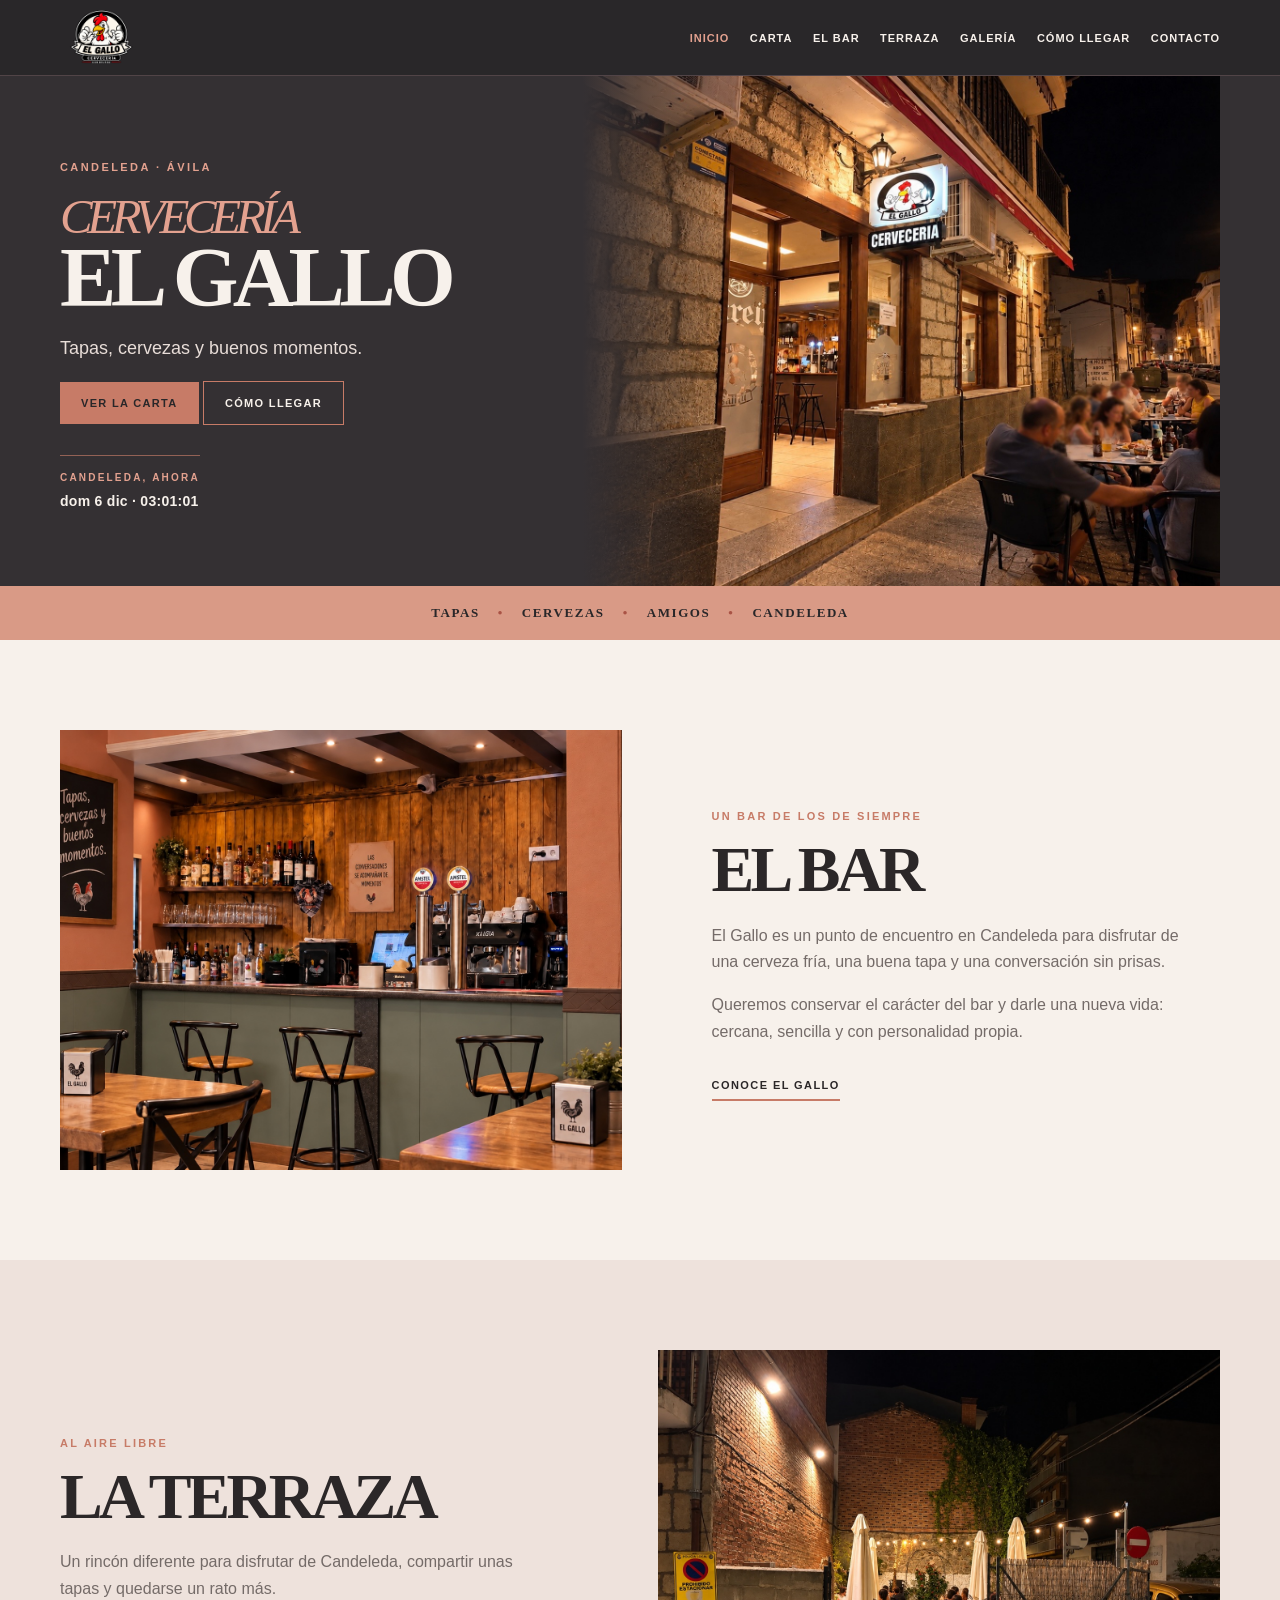
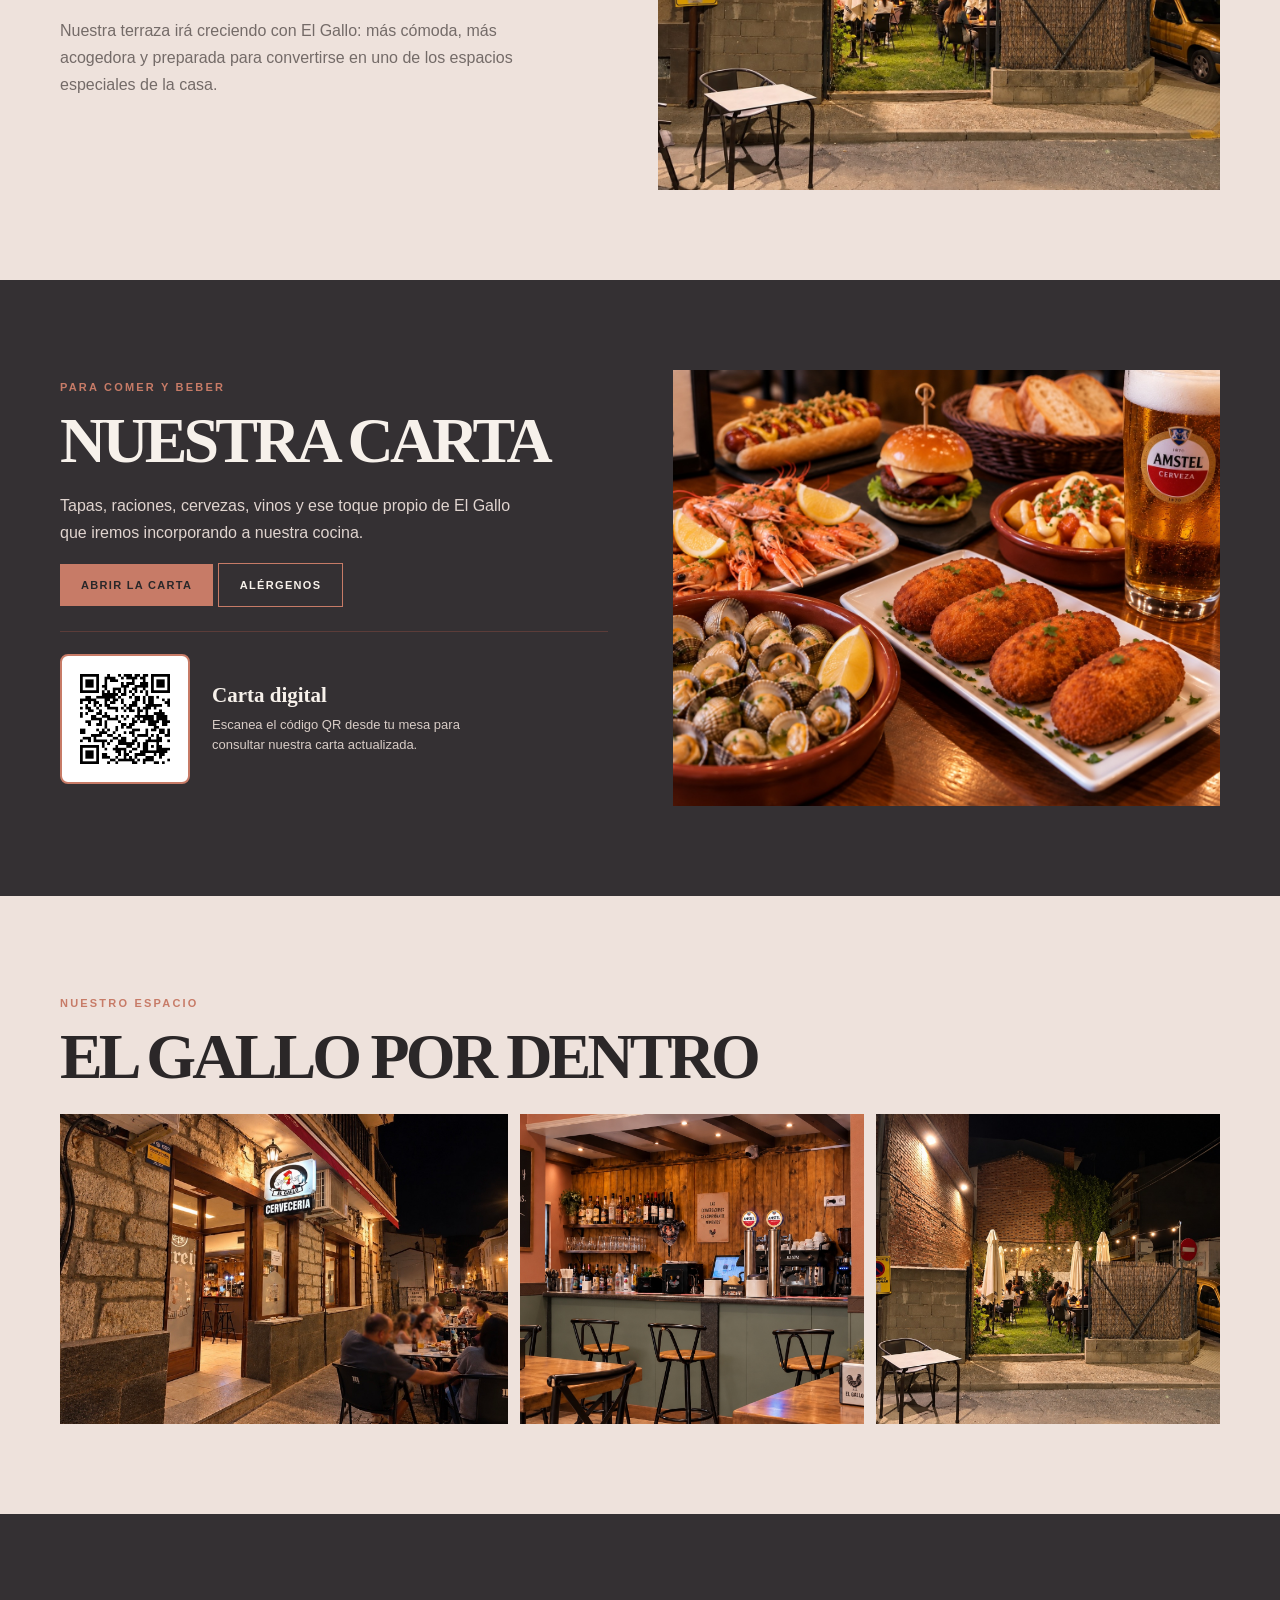
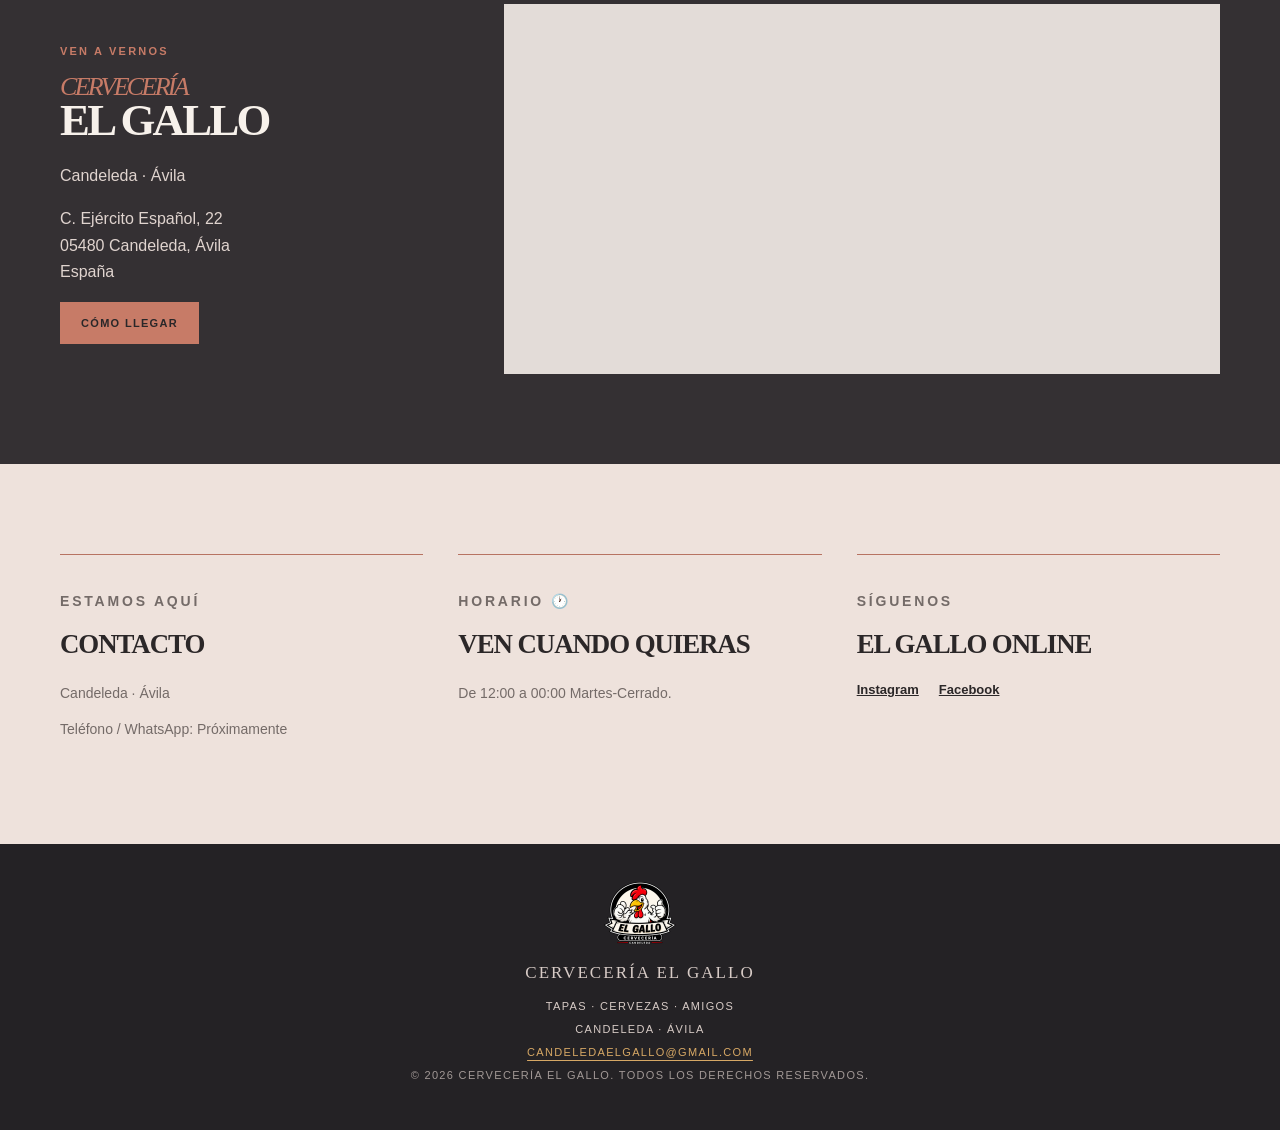
==== index.html @ f3fa19e1 "Actualizar index.html" ====
<!DOCTYPE html>
<html lang="es">
<head>
  <meta charset="UTF-8">

  <meta
    name="viewport"
    content="width=device-width, initial-scale=1.0"
  >

  <meta
    name="description"
    content="Cervecería El Gallo en Candeleda. Tapas, cervezas, terraza y buen ambiente."
  >

  <meta name="theme-color" content="#111111">

<title>Cervecería El Gallo | Candeleda</title>

<!-- =====================================================
     FAVICON
====================================================== -->

<link rel="icon" type="image/png" sizes="16x16" href="assets/images/gallo_logo_16.png">
<link rel="icon" type="image/png" sizes="32x32" href="assets/images/gallo_logo_32.png">
<link rel="icon" type="image/png" sizes="64x64" href="assets/images/gallo_logo_64.png">
<link rel="apple-touch-icon" sizes="180x180" href="assets/images/gallo_touch_180.png">

<!-- CSS PRINCIPAL -->
<link rel="stylesheet" href="css/styles.css">
</head>

<body class="index-page">

  <!-- =====================================================
       HEADER / NAVEGACIÓN
  ====================================================== -->
  <header class="site-header" id="inicio">
  <div class="header-container">
    <a class="brand" href="index.html" aria-label="Cervecería El Gallo - Inicio">
      <img src="assets/images/logo.png" alt="Cervecería El Gallo" class="brand-logo">
    </a>
    <nav class="main-nav" aria-label="Navegación principal">
      <a href="index.html">Inicio</a>
      <a href="carta.html">Carta</a>
      <a href="index.html#el-bar">El Bar</a>
      <a href="index.html#terraza">Terraza</a>
      <a href="index.html#galeria">Galería</a>
      <a href="index.html#ubicacion">Cómo llegar</a>
      <a href="index.html#contacto">Contacto</a>
    </nav>
    <details class="mobile-nav">
      <summary>Menú</summary>
      <nav aria-label="Navegación móvil">
        <a href="index.html">Inicio</a>
        <a href="carta.html">Carta</a>
        <a href="index.html#el-bar">El Bar</a>
        <a href="index.html#terraza">Terraza</a>
        <a href="index.html#galeria">Galería</a>
        <a href="index.html#ubicacion">Cómo llegar</a>
        <a href="index.html#contacto">Contacto</a>
      </nav>
    </details>
  </div>
</header>


  <main>

<!-- =====================================================
         HERO / PORTADA
    ====================================================== -->
    
    <section class="hero" aria-labelledby="hero-title">
  <div class="section-container hero-inner">
    <div class="hero-copy">
      <p class="hero-kicker">Candeleda · Ávila</p>
      <h1 id="hero-title"><em style="display:block;color:#c77b67;font-size:.58em;font-weight:400;">CERVECERÍA</em><span style="display:block;">EL GALLO</span></h1>
      <p class="hero-subtitle">Tapas, cervezas y buenos momentos.</p>
      <div class="hero-actions">
  <a class="btn btn-primary" href="#carta">Ver la carta</a>
  <a class="btn btn-secondary" href="#ubicacion">Cómo llegar</a>
</div>

<div class="hero-live" aria-label="Fecha, hora y tiempo en Candeleda">
  <span class="hero-live-label">CANDELEDA, AHORA</span>

  <div class="hero-live-info">
    <time id="gallo-local-time">Fecha y hora local</time>

    <span class="hero-live-weather" id="gallo-weather" hidden>
      <span class="hero-live-separator" aria-hidden="true">·</span>
      <span id="gallo-condition" aria-hidden="true"></span>
      <span id="gallo-temperature"></span>
    </span>
  </div>

  <a
    class="hero-live-source"
  id="gallo-weather-source"
  href="https://www.met.no/en"
  target="_blank"
  rel="noopener noreferrer"
  hidden
>© MET Norway</a>
</div>
    </div>
    <div class="hero-photo"><img src="assets/images/entrada.jpg" alt="Entrada de Cervecería El Gallo de noche"></div>
  </div>
</section>


    <!-- =====================================================
         FRANJA DE IDENTIDAD
    ====================================================== -->
    <section class="identity-strip" aria-label="Cervecería El Gallo">

      <div class="identity-container">
        <span>Tapas</span>
        <span class="identity-dot">•</span>
        <span>Cervezas</span>
        <span class="identity-dot">•</span>
        <span>Amigos</span>
        <span class="identity-dot">•</span>
        <span>Candeleda</span>
      </div>

    </section>


    <!-- =====================================================
         EL BAR
    ====================================================== -->
    <section class="section section-bar" id="el-bar">

      <div class="section-container split-layout">

        <div class="section-image">
          <img
            src="assets/images/interior.jpg"
            alt="Interior de Cervecería El Gallo"
            loading="lazy"
          >
        </div>

        <div class="section-content">

          <p class="section-eyebrow">
            Un bar de los de siempre
          </p>

          <h2>
            EL BAR
          </h2>

          <p>
            El Gallo es un punto de encuentro en Candeleda para
            disfrutar de una cerveza fría, una buena tapa y una
            conversación sin prisas.
          </p>

          <p>
            Queremos conservar el carácter del bar y darle una nueva
            vida: cercana, sencilla y con personalidad propia.
          </p>

          <a class="text-link" href="#galeria">
            Conoce El Gallo
          </a>

        </div>

      </div>

    </section>


    <!-- =====================================================
         TERRAZA
    ====================================================== -->
    <section class="section section-terrace" id="terraza">

      <div class="section-container split-layout split-reverse">

        <div class="section-image">
          <img
            src="assets/images/terraza.jpg"
            alt="Terraza de Cervecería El Gallo"
            loading="lazy"
          >
        </div>

        <div class="section-content">

          <p class="section-eyebrow">
            Al aire libre
          </p>

          <h2>
            LA TERRAZA
          </h2>

          <p>
            Un rincón diferente para disfrutar de Candeleda,
            compartir unas tapas y quedarse un rato más.
          </p>

          <p>
            Nuestra terraza irá creciendo con El Gallo:
            más cómoda, más acogedora y preparada para convertirse
            en uno de los espacios especiales de la casa.
          </p>

        </div>

      </div>

    </section>


<!-- =====================================================
     CARTA
====================================================== -->
    
<section class="section section-menu" id="carta">

  <div class="section-container menu-container">

    <div class="menu-intro">

      <p class="section-eyebrow">
        Para comer y beber
      </p>

      <h2>
        NUESTRA CARTA
      </h2>

      <p>
        Tapas, raciones, cervezas, vinos y ese toque propio
        de El Gallo que iremos incorporando a nuestra cocina.
      </p>

       <div class="menu-actions">
        <a class="btn btn-primary" href="carta.html">
          Abrir la carta
        </a>
        <a class="btn btn-secondary" href="carta.html#allergens-title">
          Alérgenos
        </a>
      </div>

    </div>


   <!-- QR CARTA DIGITAL -->
    
<div class="qr-card">

  <a
    href="carta.html"
    class="qr-image-link"
    aria-label="Abrir la carta digital de Cervecería El Gallo"
  >
    <img
      src="assets/images/qr_el_gallo.png"
      alt="Código QR de la carta digital de Cervecería El Gallo"
      class="qr-image"
      loading="lazy"
    >
  </a>

  <div class="qr-text">
    <strong>Carta digital</strong>

    <p>
      Escanea el código QR desde tu mesa para consultar
      nuestra carta actualizada.
    </p>
  </div>

</div>


    <!-- FOTO CARTA -->
    <div class="menu-photo">
      <img
        src="assets/images/plato_1.jpg"
        alt="Platos de Cervecería El Gallo"
        loading="lazy"
      >
    </div>

  </div>

</section>


    <!-- =====================================================
         GALERÍA
    ====================================================== -->
    <section class="section section-gallery" id="galeria">

      <div class="section-container">

        <div class="section-heading">

          <p class="section-eyebrow">
            Nuestro espacio
          </p>

          <h2>
            EL GALLO POR DENTRO
          </h2>

        </div>


        <div class="gallery-grid">

          <figure class="gallery-item gallery-item-large">
            <img
              src="assets/images/entrada.jpg"
              alt="Entrada de Cervecería El Gallo"
              loading="lazy"
            >
          </figure>

          <figure class="gallery-item">
            <img
              src="assets/images/interior.jpg"
              alt="Barra de Cervecería El Gallo"
              loading="lazy"
            >
          </figure>

          <figure class="gallery-item">
            <img
              src="assets/images/terraza.jpg"
              alt="Terraza de Cervecería El Gallo"
              loading="lazy"
            >
          </figure>

        </div>

      </div>

    </section>


    <!-- =====================================================
     UBICACIÓN
====================================================== -->
<section class="section section-location" id="ubicacion">

  <div class="section-container location-layout">

    <div class="location-info">

      <p class="section-eyebrow">
        Ven a vernos
      </p>

      <h2 style="font-size:clamp(2.3rem,3.5vw,3.8rem);">
  <em style="display:block;color:#c77b67;font-size:.58em;font-weight:400;">CERVECERÍA</em>
  <span style="display:block;">EL GALLO</span>
</h2>

      <p class="location-town">
        Candeleda · Ávila
      </p>

      <p>
        C. Ejército Español, 22<br>
        05480 Candeleda, Ávila<br>
        España
      </p>

      <a
        class="btn btn-primary"
        href="https://www.google.com/maps/dir/?api=1&destination=Calle+Ejercito+Espanol+22%2C+05480+Candeleda%2C+Avila%2C+Espana"
        target="_blank"
        rel="noopener noreferrer"
      >
        Cómo llegar
      </a>

    </div>


    <div class="map-container">

      <iframe
        src="https://www.google.com/maps?q=Calle+Ejercito+Espanol+22%2C+05480+Candeleda%2C+Avila%2C+Espana&output=embed"
        title="Ubicación de Cervecería El Gallo en Candeleda"
        width="100%"
        height="100%"
        style="border:0;"
        allowfullscreen=""
        loading="lazy"
        referrerpolicy="no-referrer-when-downgrade">
      </iframe>

    </div>

  </div>

</section>


    <!-- =====================================================
         CONTACTO / HORARIOS
    ====================================================== -->
    <section class="section section-contact" id="contacto">

      <div class="section-container contact-grid">

        <div class="contact-block">

          <p class="section-eyebrow">
            Estamos aquí
          </p>

          <h2>
            CONTACTO
          </h2>

          <p>
            Candeleda · Ávila
          </p>

          <!-- Se completará cuando tengamos el número oficial -->
          <p>
            Teléfono / WhatsApp:
            <span>Próximamente</span>
          </p>

        </div>


        <div class="contact-block">

          <p class="section-eyebrow">
            Horario 🕐
          </p>

          <h2>
            VEN CUANDO QUIERAS
          </h2>

          <!-- Horario definitivo -->
          <p>
            De 12:00 a 00:00 Martes-Cerrado.
          </p>

        </div>


        <div class="contact-block">

          <p class="section-eyebrow">
            Síguenos
          </p>

          <h2>
            EL GALLO ONLINE
          </h2>

          <div class="social-links">

            <a href="#" aria-label="Instagram de Cervecería El Gallo">
              Instagram
            </a>

            <a href="#" aria-label="Facebook de Cervecería El Gallo">
              Facebook
            </a>

          </div>

        </div>

      </div>

    </section>

  </main>


  <!-- =====================================================
       FOOTER
  ====================================================== -->
  <footer class="site-footer">

    <div class="footer-container">

      <img
        src="assets/images/logo.png"
        alt="Cervecería El Gallo"
        class="footer-logo"
        loading="lazy"
      >

      <p class="footer-name">
        CERVECERÍA EL GALLO
      </p>

      <p>
        Tapas · Cervezas · Amigos
      </p>

      <p>
  Candeleda · Ávila
</p>

<p>
  <a
    href="mailto:candeledaelgallo@gmail.com"
    style="color: #d7a865; text-decoration: underline; text-underline-offset: 4px;"
  >candeledaelgallo@gmail.com</a>
</p>

<p class="footer-copy">
  © 2026 Cervecería El Gallo. Todos los derechos reservados.
</p>

    </div>

   </footer>

  <script>
    (() => {
      const reloj = document.getElementById('gallo-local-time');
      const tiempo = document.getElementById('gallo-weather');
      const temperatura = document.getElementById('gallo-temperature');
      const condicion = document.getElementById('gallo-condition');
      const fuente = document.getElementById('gallo-weather-source');

      function actualizarReloj() {
        const ahora = new Date();

        const fecha = new Intl.DateTimeFormat('es-ES', {
          timeZone: 'Europe/Madrid',
          weekday: 'short',
          day: 'numeric',
          month: 'short'
        }).format(ahora).replace(',', '');

        const hora = new Intl.DateTimeFormat('es-ES', {
  timeZone: 'Europe/Madrid',
  hour: '2-digit',
  minute: '2-digit',
  second: '2-digit',
  hourCycle: 'h23'
}).format(ahora);

        reloj.textContent = `${fecha} · ${hora}`;
        reloj.dateTime = ahora.toISOString();
      }

      function nombreDelTiempo(codigo) {
  if (codigo.includes('thunder')) return '⛈️';
  if (codigo.includes('snow') || codigo.includes('sleet')) return '❄️';
  if (codigo.includes('rain') || codigo.includes('drizzle')) return '🌧️';
  if (codigo.includes('fog')) return '🌫️';
  if (codigo.startsWith('partlycloudy')) return '⛅';
  if (codigo.startsWith('cloudy')) return '☁️';
  if (codigo.startsWith('fair')) return '🌤️';
  if (codigo.includes('night')) return '🌙';
  return codigo.startsWith('clearsky') ? '☀️' : '🌡️';
}

      function mostrarTiempo(datos) {
        const tramo = datos?.properties?.timeseries?.[0]?.data;
        const grados = tramo?.instant?.details?.air_temperature;
        if (typeof grados !== 'number') return;

        const codigo = tramo.next_1_hours?.summary?.symbol_code
          || tramo.next_6_hours?.summary?.symbol_code
          || '';

        temperatura.textContent = `${Math.round(grados)} °C`;
        condicion.textContent = nombreDelTiempo(codigo);
        tiempo.hidden = false;
        fuente.hidden = false;
      }

      async function cargarTiempo() {
        const clave = 'gallo-tiempo-candeleda-v1';

        try {
          const guardado = JSON.parse(localStorage.getItem(clave) || 'null');
          if (guardado && guardado.hasta > Date.now()) {
            mostrarTiempo(guardado.datos);
            return;
          }
        } catch (_) {}

        try {
          const url =
            'https://api.met.no/weatherapi/locationforecast/2.0/compact' +
            '?lat=40.1552&lon=-5.2405';

          const respuesta = await fetch(url);
          if (!respuesta.ok) return;

          const datos = await respuesta.json();
          mostrarTiempo(datos);

          const vence = Date.parse(respuesta.headers.get('Expires') || '');
          const hasta = Number.isFinite(vence) && vence > Date.now()
            ? vence
            : Date.now() + 30 * 60 * 1000;

          try {
            localStorage.setItem(clave, JSON.stringify({ hasta, datos }));
          } catch (_) {}
        } catch (_) {
          // Si no llega el clima, la fecha y la hora siguen visibles.
        }
      }

      actualizarReloj();
      setInterval(actualizarReloj, 1000);
      cargarTiempo();
    })();
  </script>

</body>
</html>
---- css/styles.css ----
/* =========================================================
   00. BAR EL GALLO · PALETA COMPARTIDA INDEX Y CARTA
   ========================================================= */

:root {
  --charcoal: #292729;
  --charcoal-soft: #343033;
  --charcoal-light: #494044;
  --salmon: #c77b67;
  --salmon-light: #e3a18f;
  --salmon-dark: #a95345;
  --cream: #f7f1eb;
  --sand: #eee2dc;
  --text: #2b2728;
  --muted: #746b68;
  --max-width: 1160px;
}

*,*::before,*::after {
  box-sizing: border-box;
}

html {
  scroll-behavior: smooth;
  scroll-padding-top: 92px;
}

body {
  margin: 0;
  background: var(--cream);
  color: var(--text);
  font-family: Arial,Helvetica,sans-serif;
  -webkit-font-smoothing: antialiased;
}

img {
  display: block;
  max-width: 100%;
}

a {
  color: inherit;
  text-decoration: none;
}

button {
  font: inherit;
}

.section-container {
  width: min(var(--max-width),calc(100% - 48px));
  margin-inline: auto;
}

.section-eyebrow,.menu-kicker {
  font-size: 11px;
  font-weight: 800;
  letter-spacing: .20em;
  text-transform: uppercase;
  color: var(--salmon);
}

.btn {
  display: inline-block;
  padding: 15px 21px;
  font-size: 11px;
  font-weight: 900;
  letter-spacing: .12em;
  text-transform: uppercase;
  transition: transform .2s,background .2s;
}

.btn:hover {
  transform: translateY(-3px);
}

.btn-primary {
  background: var(--salmon);
  color: #292729;
}

.btn-primary:hover {
  background: #d9927f;
}

.btn-secondary {
  border: 1px solid var(--salmon);
  color: var(--cream);
}

/* =========================================================
   01. HEADER · INDEX Y CARTA
   ========================================================= */

.site-header {
  position: sticky;
  top: 0;
  z-index: 100;
  height: 76px;
  background: var(--charcoal);
  border-bottom: 1px solid #514447;
  color: var(--cream);
}

.header-container {
  width: min(var(--max-width),calc(100% - 48px));
  height: 100%;
  margin: auto;
  display: flex;
  align-items: center;
  justify-content: space-between;
  gap: 26px;
}

.brand {
  flex: none;
}

.brand-logo {
  height: 55px;
  width: auto;
  object-fit: contain;
}

.main-nav {
  display: flex;
  align-items: center;
  gap: clamp(13px,1.6vw,24px);
}

.main-nav a {
  font-size: 11px;
  font-weight: 800;
  letter-spacing: .09em;
  text-transform: uppercase;
  white-space: nowrap;
  transition: color .2s;
}

.main-nav a:hover,.main-nav a:focus-visible {
  color: #e3a18f;
}

.index-page .main-nav a[href="index.html"],.carta-page .main-nav a[href="carta.html"] {
  color: #e3a18f;
}

.mobile-nav {
  display: none;
}

.mobile-nav summary {
  list-style: none;
  cursor: pointer;
  font-size: 11px;
  font-weight: 800;
  letter-spacing: .12em;
  text-transform: uppercase;
  padding: 13px;
}

.mobile-nav summary::-webkit-details-marker {
  display: none;
}

.mobile-nav[open] nav {
  position: absolute;
  top: 76px;
  left: 0;
  right: 0;
  padding: 10px 24px 19px;
  background: var(--charcoal);
  border-top: 1px solid #514447;
  display: grid;
}

.mobile-nav nav a {
  padding: 13px 4px;
  border-bottom: 1px solid rgba(255,255,255,.12);
  font-size: 12px;
  font-weight: 800;
  letter-spacing: .09em;
  text-transform: uppercase;
}

/* =========================================================
   02. INDEX · PORTADA Y FRANJA
   ========================================================= */

.index-page .hero {
  background: var(--charcoal-soft);
  color: var(--cream);
  overflow: hidden;
}

.index-page .hero-inner {
  display: grid;
  grid-template-columns: .9fr 1.1fr;
  min-height: 510px;
  align-items: center;
}

.index-page .hero-copy {
  padding: 70px 35px 70px 0;
  position: relative;
  z-index: 1;
}

.index-page .hero-photo {
  height: 100%;
  min-height: 510px;
  position: relative;
  overflow: hidden;
}

.index-page .hero-photo img {
  width: 100%;
  height: 100%;
  position: absolute;
  inset: 0;
  object-fit: cover;
  object-position: 55% center;
}

.index-page .hero-photo::after {
  content: "";
  position: absolute;
  inset: 0;
  background: linear-gradient(90deg,var(--charcoal-soft),transparent 22%);
  pointer-events: none;
}

.hero-kicker {
  font-size: 11px;
  letter-spacing: .22em;
  font-weight: 800;
  text-transform: uppercase;
  color: #e3a18f;
}

.index-page .hero h1 {
  max-width: 700px;
  margin: 22px 0 18px;
  font: 700 clamp(3.8rem,6.6vw,7rem)/.91 Georgia,serif;
  letter-spacing: -.065em;
}

.hero-subtitle {
  max-width: 430px;
  font-size: 18px;
  line-height: 1.55;
  color: #e8ddd8;
}

/* Fecha, hora y previsión bajo los botones de la portada */
.hero-live {
  width: fit-content;
  max-width: 100%;
  margin-top: 30px;
  padding-top: 16px;
  border-top: 1px solid rgba(199, 123, 103, .65);
  color: var(--cream);
}

.hero-live-label {
  display: block;
  margin-bottom: 8px;
  color: #e3a18f;
  font-size: 10px;
  font-weight: 800;
  letter-spacing: .22em;
}

.hero-live-info {
  display: flex;
  flex-wrap: wrap;
  align-items: baseline;
  gap: 4px 8px;
  font: 600 14px/1.5 Arial, Helvetica, sans-serif;
  letter-spacing: .02em;
}

.hero-live-info time {
  color: #f7f1eb;
  white-space: nowrap;
  font-variant-numeric: tabular-nums;
  font-feature-settings: "tnum" 1;
}

.hero-live-weather {
  color: #e8d8d1;
  white-space: nowrap;
}

.hero-live-weather[hidden],
.hero-live-source[hidden] {
  display: none;
}

.hero-live-separator {
  margin-right: 8px;
  color: #c77b67;
}

#gallo-temperature {
  font-weight: 700;
}

#gallo-condition {
  margin-left: 4px;
}

.hero-live-source {
  display: inline-block;
  margin-top: 6px;
  color: #d4c8c3;
  font-size: 10px;
  text-decoration: underline;
  text-underline-offset: 3px;
}

@media (max-width: 700px) {
  .hero-live {
    margin-top: 24px;
  }

  .hero-live-info {
    display: block;
    font-size: 14px;
  }

  .hero-live-weather {
    display: block;
    margin-top: 2px;
  }

  .hero-live-separator {
    display: none;
  }
}

.identity-strip {
  background: #d99a86;
  color: #292729;
}

.identity-container {
  width: min(var(--max-width),calc(100% - 48px));
  margin: auto;
  padding: 19px 0;
  display: flex;
  justify-content: center;
  align-items: center;
  flex-wrap: wrap;
  gap: 18px;
  font: 700 13px Georgia,serif;
  letter-spacing: .12em;
  text-transform: uppercase;
}

.identity-dot {
  color: #a95345;
}

/* =========================================================
   03. INDEX · EL BAR, TERRAZA, CARTA, GALERÍA Y CONTACTO
   ========================================================= */

.index-page .section {
  padding: 90px 0;
  scroll-margin-top: 75px;
}

.section-bar {
  background: var(--cream);
}

.section-terrace,.section-gallery,.section-contact {
  background: var(--sand);
}

.split-layout {
  display: grid;
  grid-template-columns: 1.05fr .95fr;
  gap: clamp(40px,7vw,100px);
  align-items: center;
}

.split-reverse {
  grid-template-columns: .95fr 1.05fr;
}

.split-reverse .section-image {
  order: 2;
}

.split-reverse .section-content {
  order: 1;
}

.section-image {
  position: relative;
  overflow: hidden;
  background: var(--charcoal-soft);
}

.section-image img {
  width: 100%;
  height: 440px;
  object-fit: cover;
  transition: transform .5s;
}

.section-image:hover img {
  transform: scale(1.025);
}

.section-content h2,.menu-intro h2,.section-heading h2,.location-info h2,.contact-block h2 {
  font: 700 clamp(3rem,5vw,5.5rem)/.94 Georgia,serif;
  letter-spacing: -.06em;
  margin: 18px 0 22px;
}

.section-content p:not(.section-eyebrow),.menu-intro p:not(.section-eyebrow),.location-info p:not(.section-eyebrow) {
  font-size: 16px;
  line-height: 1.67;
  color: var(--muted);
  max-width: 480px;
}

.text-link {
  display: inline-block;
  margin-top: 17px;
  padding-bottom: 8px;
  border-bottom: 2px solid var(--salmon);
  font-size: 11px;
  font-weight: 900;
  letter-spacing: .13em;
  text-transform: uppercase;
}

.section-menu {
  background: var(--charcoal-soft);
  color: var(--cream);
}

.menu-container {
  display: grid;
  grid-template-columns: 1fr 1fr;
  grid-template-rows: auto auto;
  align-items: center;
  gap: 24px 65px;
}

.menu-intro h2 {
  color: var(--cream);
}

.menu-intro p:not(.section-eyebrow) {
  color: #e0d4cf;
}

.qr-card {
  grid-column: 1;
  grid-row: 2;
  display: flex;
  align-items: center;
  gap: 22px;
  border-top: 1px solid rgba(167,83,69,.34);
  padding: 22px 0;
}

.qr-image-link {
  flex: none;
  display: block;
  padding: 7px;
  background: #ffffff;
  border: 2px solid var(--salmon);
  border-radius: 8px;
  transition: transform .2s, box-shadow .2s;
}

.qr-image-link:hover {
  transform: translateY(-2px);
  box-shadow: 0 8px 22px rgba(0,0,0,.22);
}

.qr-image {
  display: block;
  width: 112px;
  height: 112px;
  object-fit: contain;
}

.qr-text strong {
  font-family: Georgia,serif;
  font-size: 21px;
  color: var(--cream);
}

.qr-text p {
  max-width: 300px;
  color: #d8ccc6;
  font-size: 13px;
  line-height: 1.5;
  margin: 7px 0 0;
}

.menu-photo {
  grid-column: 2;
  grid-row: 1/3;
  align-self: stretch;
  overflow: hidden;
  min-height: 430px;
}

.menu-photo img {
  width: 100%;
  height: 100%;
  object-fit: cover;
  object-position: right center;
}

.section-heading {
  margin-bottom: 27px;
}

.gallery-grid {
  display: grid;
  grid-template-columns: 1.3fr 1fr 1fr;
  gap: 12px;
}

.gallery-item {
  margin: 0;
  overflow: hidden;
  background: var(--charcoal-soft);
}

.gallery-item img {
  width: 100%;
  height: 310px;
  object-fit: cover;
  transition: transform .4s;
}

.gallery-item:hover img {
  transform: scale(1.035);
}

.section-location {
  background: var(--charcoal-soft);
  color: var(--cream);
}

.location-layout {
  display: grid;
  grid-template-columns: .72fr 1.28fr;
  gap: 42px;
  align-items: center;
}

.location-info h2 {
  color: var(--cream);
}

.location-info p:not(.section-eyebrow) {
  color: #e0d4cf;
}

.map-container {
  height: 370px;
  background: #e3dcd8;
}

.map-container iframe {
  width: 100%;
  height: 100%;
}

.contact-grid {
  display: grid;
  grid-template-columns: repeat(3,1fr);
  gap: 35px;
}

.contact-block {
  border-top: 1px solid #b77362;
  padding-top: 21px;
}

.contact-block h2 {
  font-size: clamp(1.65rem,2.1vw,2.5rem);
  line-height: 1.1;
  letter-spacing: -.04em;
}

.contact-block p {
  color: var(--muted);
  line-height: 1.6;
  font-size: 14px;
}

.social-links {
  display: flex;
  gap: 20px;
  font-size: 13px;
  font-weight: 800;
  text-decoration: underline;
}

.site-footer {
  background: #242225;
  color: #d7cbc6;
  padding: 38px 20px;
  text-align: center;
}

.footer-container {
  max-width: 550px;
  margin: auto;
}

.footer-logo {
  width: auto;
  height: 64px;
  margin: 0 auto 16px;
}

.site-footer p {
  font-size: 11px;
  letter-spacing: .12em;
  text-transform: uppercase;
}

.footer-name {
  font-family: Georgia,serif;
  font-size: 17px!important;
}

.footer-copy {
  opacity: .7;
}

/* =========================================================
   04. CARTA · PORTADA Y CATEGORÍAS
   ========================================================= */

.carta-hero {
  background: var(--charcoal-soft);
  color: var(--cream);
}

.carta-hero-inner {
  display: grid;
  grid-template-columns: .9fr 1.1fr;
  min-height: 470px;
  align-items: center;
}

.carta-hero-copy {
  padding: 58px 35px 58px 0;
}

.carta-hero h1 {
  font: 700 clamp(3.7rem,6.5vw,6.7rem)/.91 Georgia,serif;
  letter-spacing: -.065em;
  margin: 25px 0;
}

.carta-hero h1 em {
  font-weight: 400;
  color: #e3a18f;
}

.carta-hero-copy>p:not(.menu-kicker) {
  max-width: 360px;
  font-size: 16px;
  line-height: 1.55;
  color: #e8ddd8;
  margin-bottom: 30px;
}

.carta-hero-photo {
  height: 100%;
  min-height: 470px;
  position: relative;
  overflow: hidden;
}

.carta-hero-photo img {
  width: 100%;
  height: 100%;
  position: absolute;
  inset: 0;
  object-fit: cover;
  object-position: 50% 62%;
}

.carta-hero-photo::after {
  content: "";
  position: absolute;
  inset: 0;
  background: linear-gradient(90deg,var(--charcoal-soft),transparent 18%);
  pointer-events: none;
}

.category-nav {
  position: sticky;
  top: 76px;
  z-index: 90;
  background: #f0e4de;
  box-shadow: 0 5px 20px rgba(41,39,41,.10);
}

.category-inner {
  display: flex;
  gap: 8px;
  overflow-x: auto;
  white-space: nowrap;
  padding: 11px 0;
  scrollbar-width: thin;
}

.category-inner a {
  padding: 12px 16px;
  border: 1px solid rgba(167,83,69,.30);
  border-radius: 100px;
  font-weight: 800;
  font-size: 11px;
  text-transform: uppercase;
  letter-spacing: .07em;
  transition: background .2s,color .2s;
}

.category-inner a:hover,.category-inner a:focus-visible {
  background: var(--charcoal-light);
  color: white;
}

.sample-notice {
  margin: 0;
  padding: 12px 18px;
  text-align: center;
  background: #a95345;
  color: white;
  font-size: 10px;
  font-weight: 800;
  letter-spacing: .13em;
  line-height: 1.5;
}

/* =========================================================
   05. CARTA · CATEGORÍAS Y PLATOS
   ========================================================= */

.menu-section {
  padding: 74px 0 86px;
  scroll-margin-top: 138px;
}

.menu-section:nth-of-type(odd) {
  background: var(--sand);
}

.menu-section.dark {
  background: var(--charcoal-soft)!important;
  color: var(--cream);
}

.menu-heading {
  display: grid;
  grid-template-columns: 170px 1fr;
  gap: 24px;
  align-items: start;
  margin-bottom: 32px;
  padding-bottom: 23px;
  border-bottom: 1px solid rgba(86,70,73,.30);
}

.menu-heading>span {
  padding-top: 12px;
  color: #a95345;
  font-size: 10px;
  font-weight: 900;
  letter-spacing: .18em;
}

.menu-heading .menu-kicker {
  margin: 0 0 9px;
}

.menu-heading h2 {
  font: 700 clamp(2.5rem,4.6vw,4.6rem)/1 Georgia,serif;
  letter-spacing: -.045em;
  margin: 0 0 10px;
}

.menu-heading p:last-child {
  margin: 0;
  color: var(--muted);
  font-size: 15px;
}

.dark .menu-heading p:last-child {
  color: #d8ccc6;
}

#especialidades .menu-heading h2 {
  font-size: clamp(1.65rem, 3.2vw, 3.25rem);
  line-height: 1.07;
  letter-spacing: -.04em;
  overflow-wrap: anywhere;
}

#bocadillos .menu-heading h2 {
  font-size: clamp(2.45rem, 4vw, 3.6rem);
  line-height: 1.05;
  letter-spacing: -.045em;
}

#bocadillos .menu-heading h2 em {
  color: var(--salmon);
  font-weight: 400;
}

#bocadillos .menu-group-title {
  margin: 38px 0 8px;
  color: #302b2d;
  font: 700 clamp(1.45rem, 2vw, 1.75rem)/1.15 Georgia, serif;
  letter-spacing: .04em;
  text-align: left;
}

.menu-group-title--left {
  text-align: left;
  margin-left: 0;
}

.menu-grid {
  display: grid;
  grid-template-columns: 1fr 1fr;
  gap: 0 38px;
}

/* =========================================================
   BEBIDAS · DOS FAMILIAS
   ========================================================= */

.beverages-layout {
  display: grid;
  grid-template-columns: 1fr 1fr;
  gap: 54px;
  align-items: start;
}

.beverage-column {
  position: relative;
  padding: 24px 28px 10px;
  border: 1px solid rgba(86,70,73,.20);
  background: rgba(255,255,255,.18);
}

.beverage-column-beer {
  border-top: 4px solid #a95345;
}

.beverage-column-soft {
  border-top: 4px solid #c77b67;
}

.beverage-column-heading {
  display: flex;
  align-items: flex-start;
  gap: 14px;
  padding-bottom: 18px;
  margin-bottom: 4px;
  border-bottom: 1px solid rgba(86,70,73,.30);
}

.beverage-column-heading > span {
  flex: none;
  padding-top: 4px;
  color: #a95345;
  font-size: 10px;
  font-weight: 900;
  letter-spacing: .16em;
}

.beverage-column-heading p {
  margin: 0 0 5px;
  color: #a95345;
  font-size: 10px;
  font-weight: 900;
  letter-spacing: .15em;
  text-transform: uppercase;
}

.beverage-column-heading h3 {
  margin: 0;
  color: #302b2d;
  font: 700 25px/1.05 Georgia,serif;
  letter-spacing: -.02em;
}

.beverage-column .menu-item {
  padding: 15px 0;
}

.beverage-column .menu-thumb {
  width: 78px;
  height: 78px;
  border-radius: 6px;
  background: #f3eae5;
}

.beverage-column .menu-item h3 {
  font-size: 18px;
}

.beverage-placeholder {
  min-height: 84px;
  opacity: .45;
}

.beverage-placeholder .menu-item-copy {
  padding-left: 94px;
}

.menu-item {
  display: flex;
  align-items: center;
  gap: 17px;
  padding: 17px 0;
  border-bottom: 1px solid rgba(86,70,73,.24);
  min-width: 0;
}

.menu-thumb {
  flex: none;
  width: 104px;
  height: 104px;
  overflow: hidden;
  background: #e3d6d0;
}

.menu-thumb img {
  width: 100%;
  height: 100%;
  object-fit: cover;
  object-position: 53% 68%;
  transition: transform .4s;
}

/* Solo bocadillos: fotos horizontales del mismo tamaño */
#bocadillos .menu-thumb {
  width: 132px;
  height: 88px;
}

#bocadillos .menu-thumb img {
  display: block;
  width: 100%;
  height: 100%;
  object-fit: cover;
  object-position: center;
}

@media (max-width: 720px) {
  #bocadillos .menu-thumb {
    width: 108px;
    height: 72px;
  }
}

@media (max-width: 360px) {
  #bocadillos .menu-thumb {
    width: 90px;
    height: 60px;
  }
}

.menu-item:hover .menu-thumb img {
  transform: scale(1.05);
}

/* Ampliación de todas las fotos de platos de la carta */
.menu-thumb {
  cursor: zoom-in;
}

.menu-thumb:focus-visible {
  outline: 3px solid #a95345;
  outline-offset: 4px;
}

.photo-zoom {
  position: fixed;
  border: 0;
  border-radius: 12px;
  padding: 20px;
  max-width: 94vw;
  max-height: 94vh;
  max-height: 94dvh;
  background: #292729;
  color: #f7f1eb;
  box-shadow: 0 24px 80px #0009;
}

.photo-zoom[open] {
  animation: photo-zoom-in .25s ease-out both;
}

.photo-zoom::backdrop {
  background: #000c;
}

.photo-zoom img {
  display: block;
  width: auto;
  height: auto;
  max-width: min(85vw, 900px);
  max-height: 75vh;
  max-height: 75dvh;
  object-fit: contain;
}

.photo-zoom p {
  margin: 12px 40px 0 0;
  font: 700 18px/1.3 Georgia, serif;
}

.photo-zoom-close {
  position: absolute;
  top: 8px;
  right: 8px;
  width: 36px;
  height: 36px;
  border: 0;
  border-radius: 50%;
  background: #f7f1eb;
  color: #292729;
  font-size: 25px;
  line-height: 1;
  cursor: pointer;
}

@keyframes photo-zoom-in {
  from { opacity: 0; transform: scale(.85); }
  to   { opacity: 1; transform: scale(1); }
}

.menu-item-copy {
  min-width: 0;
  flex: 1;
}

.menu-item-head {
  display: flex;
  align-items: baseline;
  justify-content: space-between;
  gap: 10px;
}

.menu-item h3 {
  font: 700 21px/1.1 Georgia,serif;
  margin: 0;
}

.menu-item strong {
  flex: none;
  color: #a95345;
  font-size: 15px;
  white-space: nowrap;
}

.menu-item p {
  font-size: 13px;
  line-height: 1.45;
  margin: 8px 0 0;
  color: var(--muted);
}

.dark .menu-item p {
  color: #d7cbc6;
}

.dark .menu-item strong {
  color: #e3a18f;
}

.menu-item.simple {
  padding: 25px 0;
}

/* =========================================================
   06. CARTA · VINOS Y ALÉRGENOS
   ========================================================= */

.wine-section {
  background: #343033!important;
  color: #f7f1eb;
}

.wine-section .menu-heading p:last-child {
  color: #d8ccc6;
}

.wine-feature {
  display: grid;
  grid-template-columns: .88fr 1.12fr;
  min-height: 420px;
  background: #292729;
}

.wine-image {
  display: grid;
  place-items: center;
  background: #2d2b2d;
  padding: 32px;
}

.wine-image img {
  height: 345px;
  width: auto;
  max-width: 90%;
  object-fit: contain;
}

.wine-copy {
  padding: 48px clamp(28px,6vw,82px);
}

.wine-copy h3 {
  font: 700 clamp(3rem,5vw,5.2rem)/.93 Georgia,serif;
  letter-spacing: -.045em;
  margin: 19px 0;
}

.wine-copy h3 em {
  font-weight: 400;
  color: #e3a18f;
}

.wine-copy>p:not(.menu-kicker) {
  color: #d7cbc6;
  line-height: 1.6;
  max-width: 440px;
  font-size: 14px;
  margin-bottom: 27px;
}

.wine-price {
  display: flex;
  justify-content: space-between;
  gap: 15px;
  border-top: 1px solid rgba(199,123,103,.34);
  padding: 13px 0;
  font-size: 13px;
}

.wine-price strong,.wine-section .menu-item strong {
  font-size: 17px;
  color: #e6b4a5;
}

/* =========================================================
   COPAS · COMBINADOS DISPONIBLES
   ========================================================= */

.drink-mixers {
  margin-top: 22px;
  padding-top: 16px;
  border-top: 1px solid rgba(199,123,103,.34);
}

.drink-mixers span {
  display: block;
  margin-bottom: 8px;
  color: #e3a18f;
  font-size: 10px;
  font-weight: 900;
  letter-spacing: .16em;
  text-transform: uppercase;
}

.drink-mixers p {
  margin: 0;
  color: #d7cbc6;
  font-size: 13px;
  line-height: 1.55;
}

.wine-section .menu-grid {
  margin-top: 18px;
}

.wine-section .menu-item p {
  color: #d7cbc6;
}

.gin-feature .wine-image {
  background: #f7f1eb;
}

.gin-feature .wine-image img {
  height: clamp(220px, 33vw, 360px);
  max-width: 100%;
}

.allergens {
  background: #292729;
  color: #f7f1eb;
  padding: 56px 0 64px;
}

.allergens .section-container {
  display: block;
}

.allergens h2 {
  font: 700 32px/1.1 Georgia,serif;
  margin: 8px 0 0;
}

.allergens .allergens-intro {
  max-width: 760px;
  line-height: 1.6;
  margin: 16px 0 0;
  color: #d8ccc6;
  font-size: 14px;
}

.allergens-list {
  display: grid;
  grid-template-columns: repeat(auto-fit, minmax(190px, 1fr));
  gap: 10px;
  list-style: none;
  padding: 0;
  margin: 30px 0 0;
}

.allergens-list li {
  display: flex;
  align-items: center;
  gap: 10px;
  min-height: 48px;
  padding: 10px 12px;
  border: 1px solid rgba(247, 241, 235, .17);
  border-radius: 8px;
  background: rgba(255, 255, 255, .035);
  color: #f7f1eb;
  font-size: 13px;
  line-height: 1.35;
}

.allergens-list li span {
  flex: none;
  font-size: 20px;
  line-height: 1;
}

.menu-item .menu-allergens {
  margin-top: 10px;
  color: #a95345;
  font-size: 12px;
  font-weight: 700;
  line-height: 1.4;
}
/* =========================================================
   07. TABLET · HEADER Y COLUMNAS
   ========================================================= */

@media(max-width:950px) {
  .main-nav {
    display: none;
  }
  .mobile-nav {
    display: block;
    margin-left: auto;
  }
  .split-layout,.split-reverse {
    gap: 30px;
  }
  .gallery-grid {
    grid-template-columns: 1fr 1fr;
  }
  .gallery-item-large {
    grid-column: span 2;
  }
  .menu-thumb {
    width: 82px;
    height: 82px;
  }
  .menu-item h3 {
    font-size: 18px;
  }
}

/* =========================================================
   08. MÓVIL · INDEX Y CARTA
   ========================================================= */

@media(max-width:650px) {
  html {
    scroll-padding-top: 75px;
  }
  .section-container,.header-container {
    width: calc(100% - 32px);
  }
  .site-header {
    height: 64px;
  }
  .brand-logo {
    height: 46px;
  }
  .mobile-nav[open] nav {
    top: 64px;
  }
  .index-page .hero-inner {
    display: flex;
    flex-direction: column-reverse;
    min-height: 0;
  }
  .index-page .hero-photo {
    width: 100%;
    height: 230px;
    min-height: 0;
  }
  .index-page .hero-photo img {
    object-position: center 47%;
  }
  .index-page .hero-photo::after {
    background: linear-gradient(0deg,var(--charcoal-soft),transparent 38%);
  }
  .index-page .hero-copy {
    width: 100%;
    padding: 0 0 33px;
  }
  .index-page .hero h1 {
    font-size: clamp(3.5rem,13vw,5rem);
    margin: 10px 0 13px;
  }
  .hero-subtitle {
    font-size: 15px;
  }
  .btn {
    padding: 13px 17px;
  }
  .identity-container {
    width: calc(100% - 32px);
    padding: 14px 0;
    gap: 8px 10px;
    font-size: 10px;
  }
  .index-page .section {
    padding: 56px 0;
    scroll-margin-top: 65px;
  }
  .split-layout,.split-reverse {
    display: flex;
    flex-direction: column;
    align-items: stretch;
  }
  .split-reverse .section-image {
    order: 0;
  }
  .split-reverse .section-content {
    order: 1;
  }
  .section-image img {
    height: 285px;
  }
  .section-content h2,.menu-intro h2,.section-heading h2,.location-info h2 {
    font-size: clamp(3rem,12vw,4rem);
  }
  .section-content p:not(.section-eyebrow),.menu-intro p:not(.section-eyebrow),.location-info p:not(.section-eyebrow) {
    font-size: 14px;
  }
  .menu-container {
    display: flex;
    flex-direction: column;
  }
  .menu-photo {
    order: 0;
    min-height: 0;
    width: 100%;
    height: 230px;
  }
  .menu-intro {
    order: 1;
    width: 100%;
  }
  .qr-card {
    order: 2;
    width: 100%;
  }
  .gallery-grid {
    gap: 8px;
  }
  .gallery-item img {
    height: 165px;
  }
  .gallery-item-large img {
    height: 220px;
  }
  .location-layout {
    display: flex;
    flex-direction: column;
    align-items: stretch;
  }
  .map-container {
    height: 300px;
  }
  .contact-grid {
    grid-template-columns: 1fr;
    gap: 24px;
  }
  .carta-hero-inner {
    display: flex;
    flex-direction: column-reverse;
    min-height: 0;
  }
  .carta-hero-photo {
    width: 100%;
    height: 210px;
    min-height: 0;
  }
  .carta-hero-photo img {
    object-position: center 58%;
  }
  .carta-hero-photo::after {
    background: linear-gradient(0deg,var(--charcoal-soft),transparent 45%);
  }
  .carta-hero-copy {
    width: 100%;
    padding: 0 0 31px;
  }
  .carta-hero h1 {
    font-size: clamp(3.1rem,12vw,5rem);
    margin: 11px 0 14px;
  }
  .carta-hero-copy>p:not(.menu-kicker) {
    font-size: 14px;
    margin-bottom: 19px;
  }
  .category-nav {
    top: 64px;
  }
  .category-inner {
    width: 100%;
    padding: 9px 16px;
  }
  .category-inner a {
    padding: 10px 14px;
  }
  .menu-section {
    padding: 47px 0 56px;
    scroll-margin-top: 126px;
  }
  .menu-heading {
    display: block;
    margin-bottom: 11px;
    padding-bottom: 18px;
  }
  .menu-heading>span {
    display: block;
    padding: 0 0 13px;
  }
  .menu-heading h2 {
    font-size: clamp(2.5rem,11vw,3.7rem);
  }
  .menu-heading p:last-child {
    font-size: 13px;
  }
  .menu-grid {
    grid-template-columns: 1fr;
  }
  .menu-item {
    gap: 13px;
    padding: 14px 0;
  }
  .menu-thumb {
    height: 86px;
    width: 86px;
  }
  .menu-item h3 {
    font-size: 18px;
  }
  .menu-item p {
    font-size: 12px;
    margin-top: 5px;
  }
  .menu-item strong {
    font-size: 14px;
  }
  .menu-item.simple {
    padding: 18px 0;
  }
  .wine-feature {
    grid-template-columns: 1fr;
  }
  .wine-image {
    min-height: 290px;
    padding: 20px;
  }
  .wine-image img {
    height: 260px;
  }
  .wine-copy {
    padding: 28px 23px;
  }
  .wine-copy h3 {
    font-size: 3.5rem;
  }
  .allergens .section-container {
    display: block;
  }
  .allergens .section-container>p {
    margin-top: 15px;
  }
}

/* =========================================================
   09. MÓVIL PEQUEÑO · PLATOS
   ========================================================= */

@media(max-width:360px) {
  .menu-thumb {
    width: 72px;
    height: 72px;
  }
  .menu-item h3 {
    font-size: 16px;
  }
  .menu-item p {
    font-size: 11px;
  }
  .menu-item strong {
    font-size: 13px;
  }
}

/* =========================================================
   10. ACCESIBILIDAD · MOVIMIENTO
   ========================================================= */

@media(prefers-reduced-motion:reduce) {
  html {
    scroll-behavior: auto;
  }
  *,*::before,*::after {
    transition: none!important;
  }
}

/* =========================================================
   11. ACENTO DE TÍTULOS · INDEX Y CARTA
   ========================================================= */

.index-page .hero h1 em,
.carta-page .carta-hero h1 em {
  color: var(--salmon-light) !important;
}

/* =========================================================
   12. Anuncio de inauguración de Cervecería El Gallo
   ========================================================= */

.index-page .hero-inner {
  position: relative;
}

.index-page .hero-copy {
  position: static;
  z-index: auto;
}

.opening-card {
  position: absolute;
  z-index: 3;
  right: 8%;
  bottom: 100px;
  width: min(390px, 42%);
  padding: 22px 26px;
  color: var(--cream);
  background: #292729;
  border: 1px solid var(--salmon);
  border-radius: 5px;
  box-shadow: 0 12px 32px rgba(0, 0, 0, .3);
  animation: anuncio-entrada .8s ease-out both;
}

.opening-card-kicker {
  margin: 0 0 8px;
  color: var(--salmon-light);
  font-size: 11px;
  font-weight: 800;
  letter-spacing: .24em;
  text-transform: uppercase;
}

.opening-card-date {
  display: flex;
  align-items: center;
  gap: 14px;
}

.opening-card-day {
  color: var(--salmon);
  font: 700 76px/.9 Georgia, serif;
  letter-spacing: -.06em;
}

.opening-card-month {
  display: block;
  color: var(--cream);
  font: 700 29px/1.1 Georgia, serif;
  text-transform: uppercase;
}

.opening-card-weekday {
  display: block;
  margin-top: 6px;
  color: var(--salmon-light);
  font-size: 12px;
  font-weight: 700;
  letter-spacing: .2em;
  text-transform: uppercase;
}

.opening-card-divider {
  height: 1px;
  margin: 16px 0 13px;
  background: var(--salmon);
}

.opening-card h2 {
  margin: 0;
  color: var(--cream);
  font: 400 23px/1.2 Georgia, serif;
}

.opening-card-tagline {
  margin: 6px 0 0;
  color: var(--salmon-light);
  font-size: 14px;
  line-height: 1.45;
}

@media (max-width: 650px) {
  .opening-card {
    position: static;
    width: 100%;
    margin-top: 22px;
    padding: 18px 20px;
  }

  .opening-card-day {
    font-size: 64px;
  }

  .opening-card-month {
    font-size: 25px;
  }

  .opening-card h2 {
    font-size: 21px;
  }
}

@keyframes anuncio-entrada {
  from {
    opacity: 0;
    transform: translateY(14px);
  }

  to {
    opacity: 1;
    transform: translateY(0);
  }
}

@media (prefers-reduced-motion: reduce) {
  .opening-card {
    animation: none;
  }
}
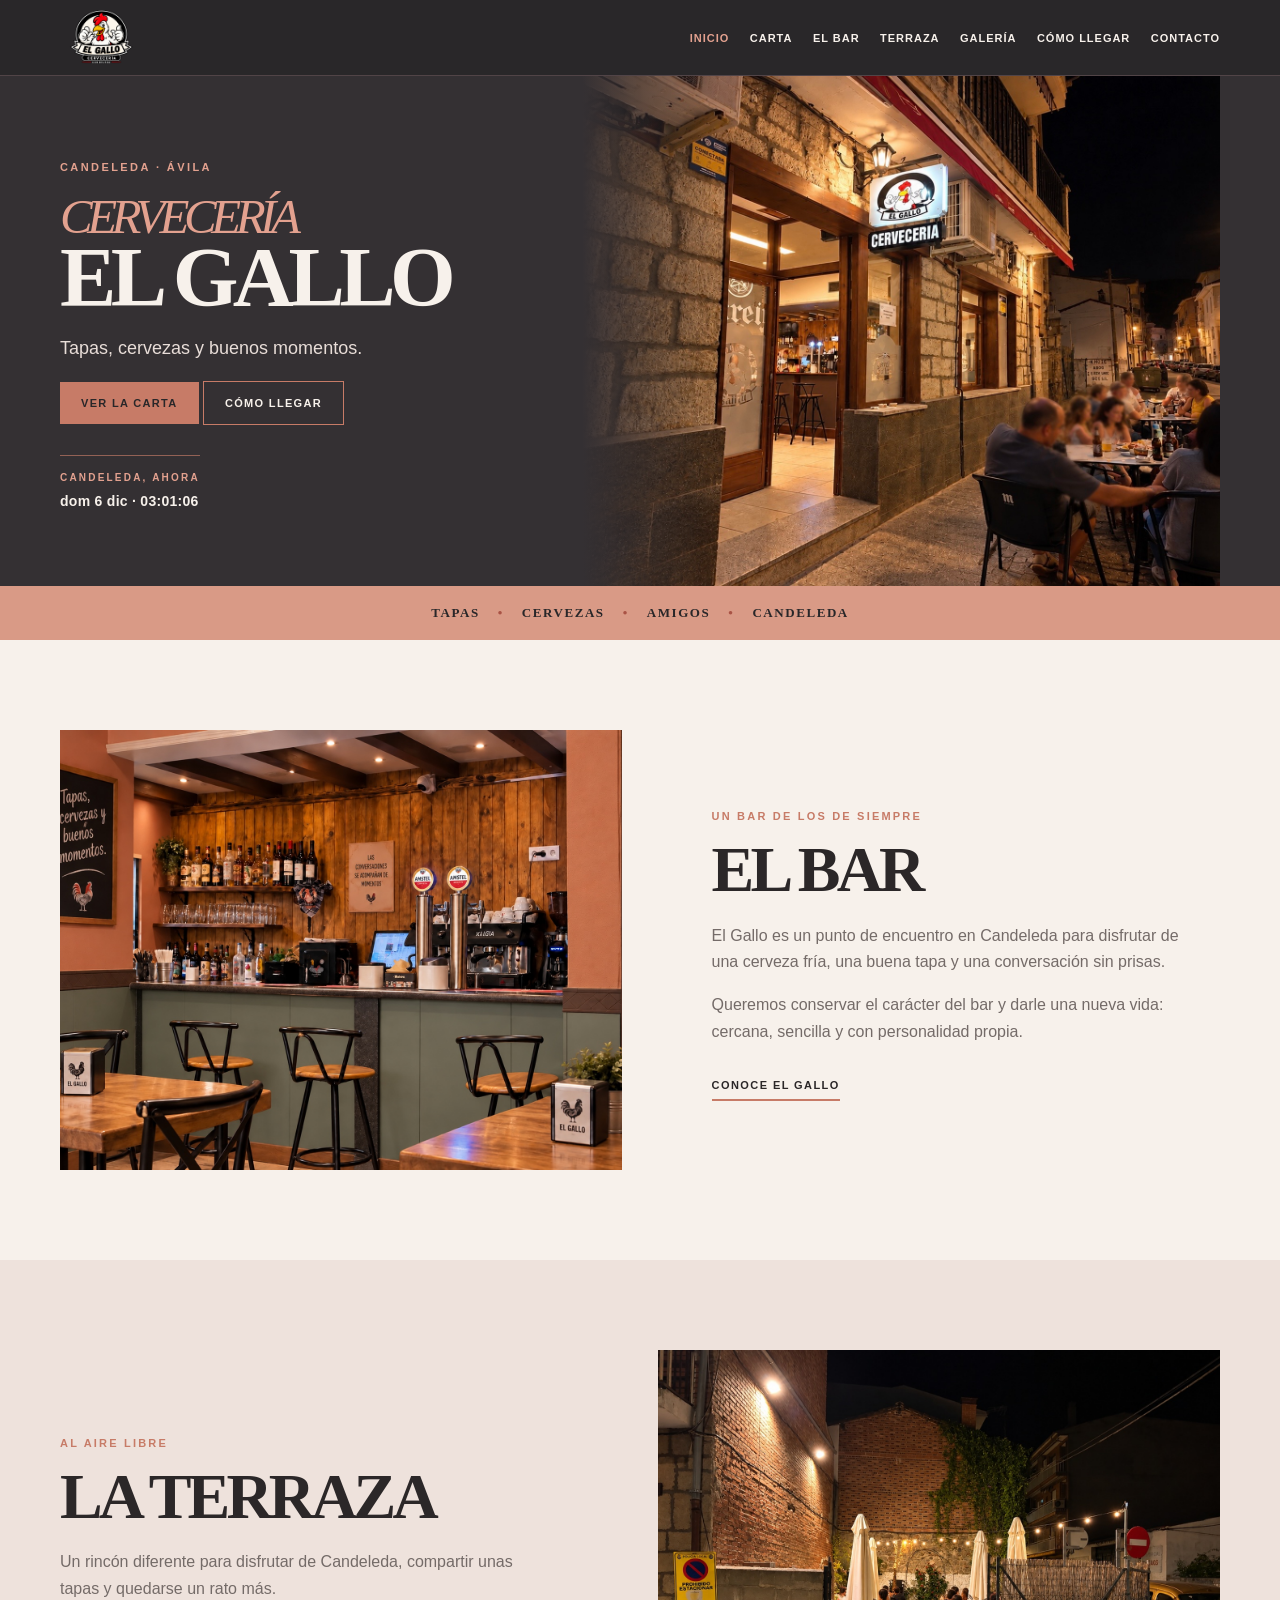
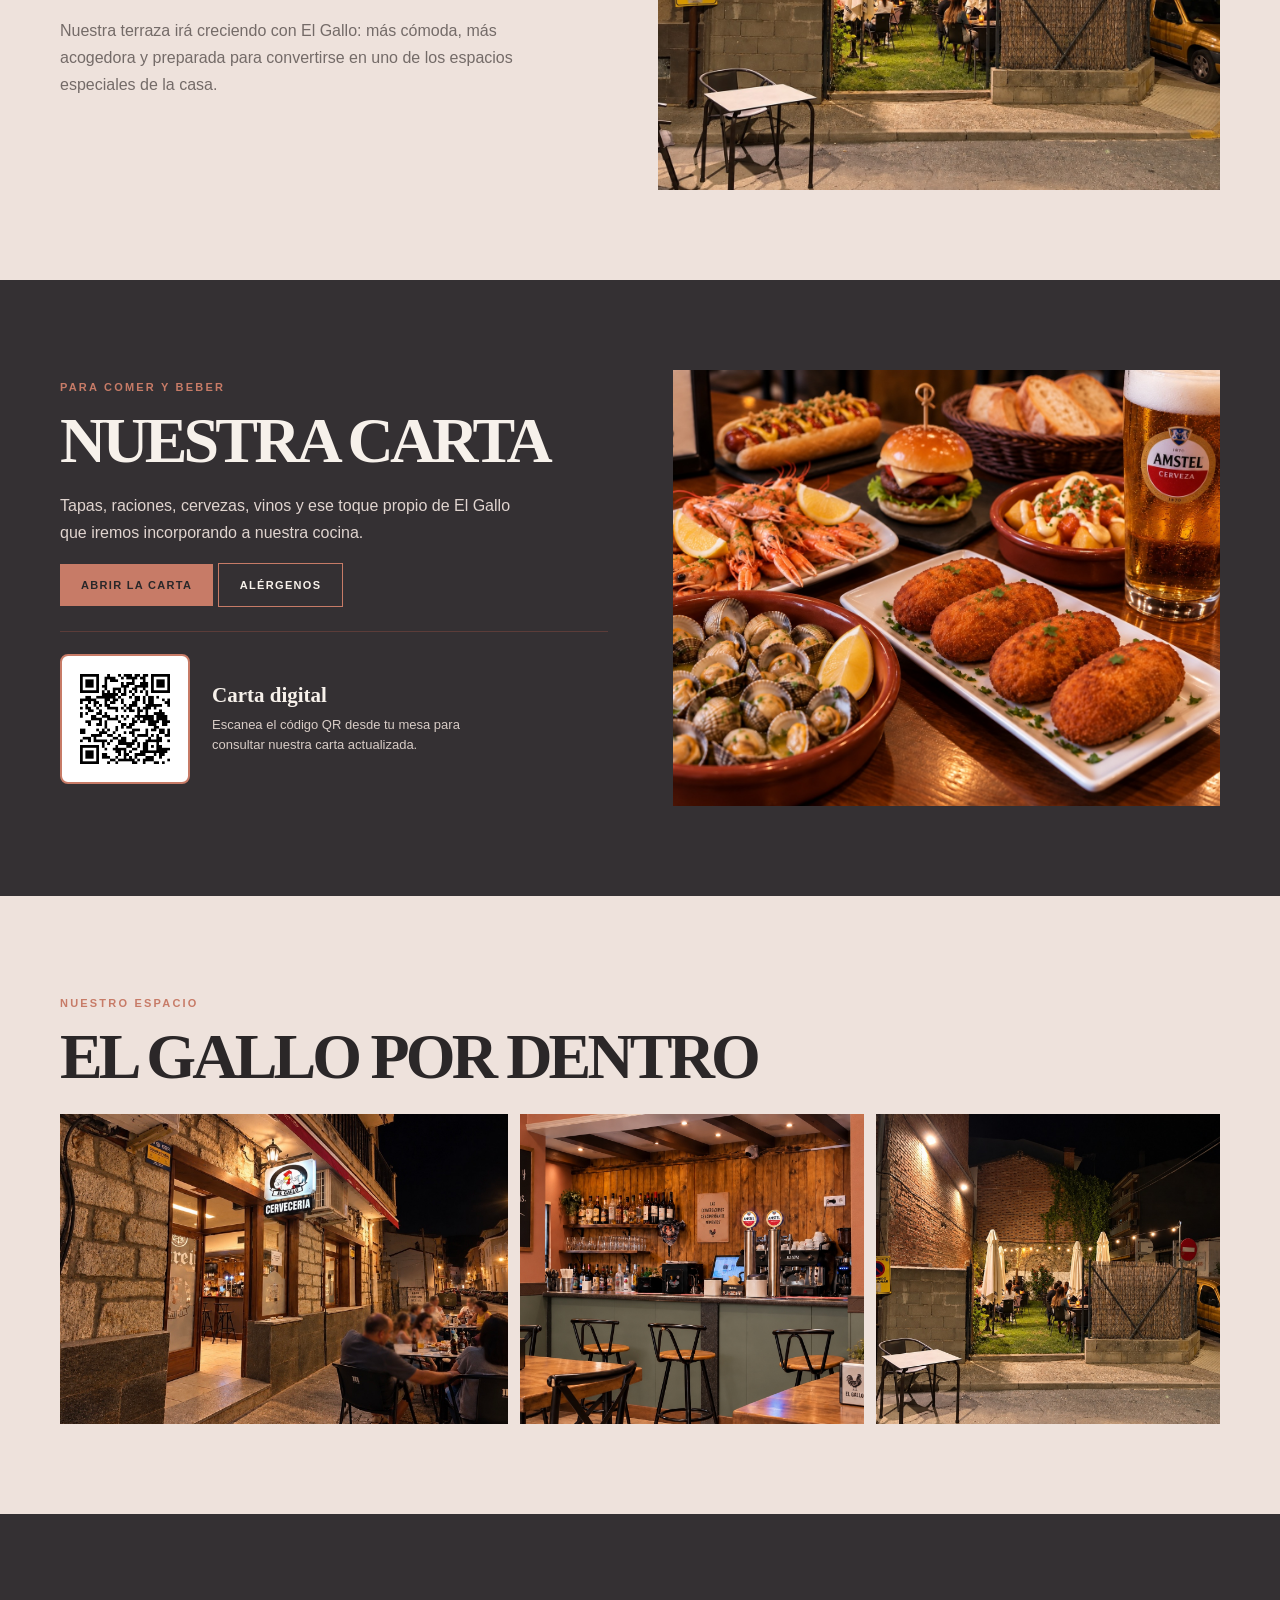
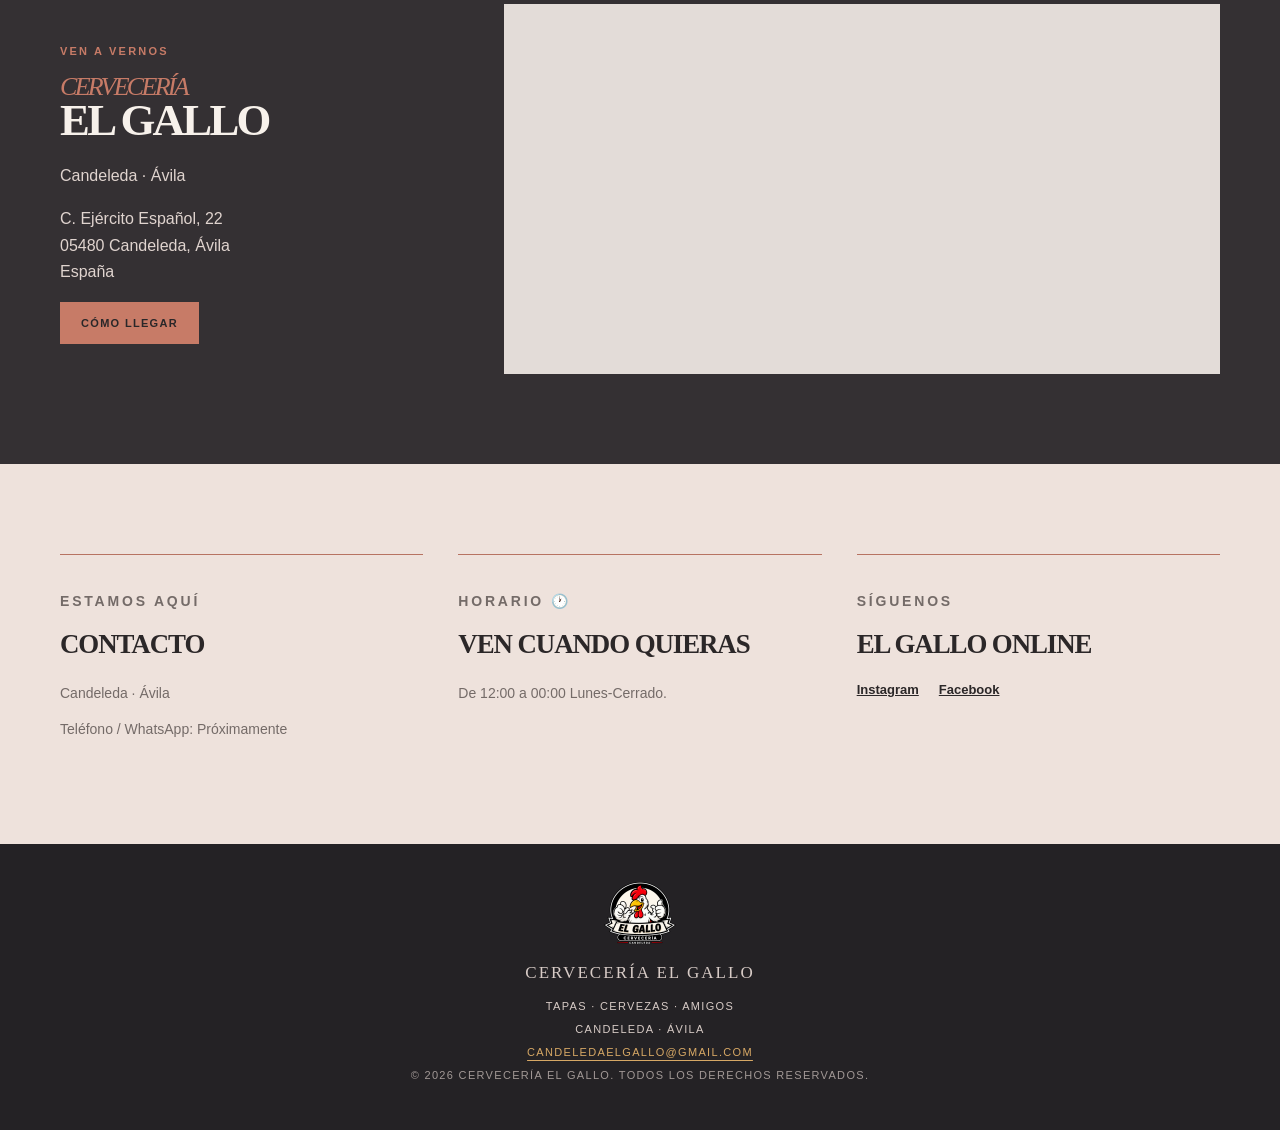
==== commit e5bf4d19: "Update index.html LUNES" ====
--- a/index.html
+++ b/index.html
@@ -451,7 +451,7 @@
 
           <!-- Horario definitivo -->
           <p>
-            De 12:00 a 00:00 Martes-Cerrado.
+            De 12:00 a 00:00 Lunes-Cerrado.
           </p>
 
         </div>
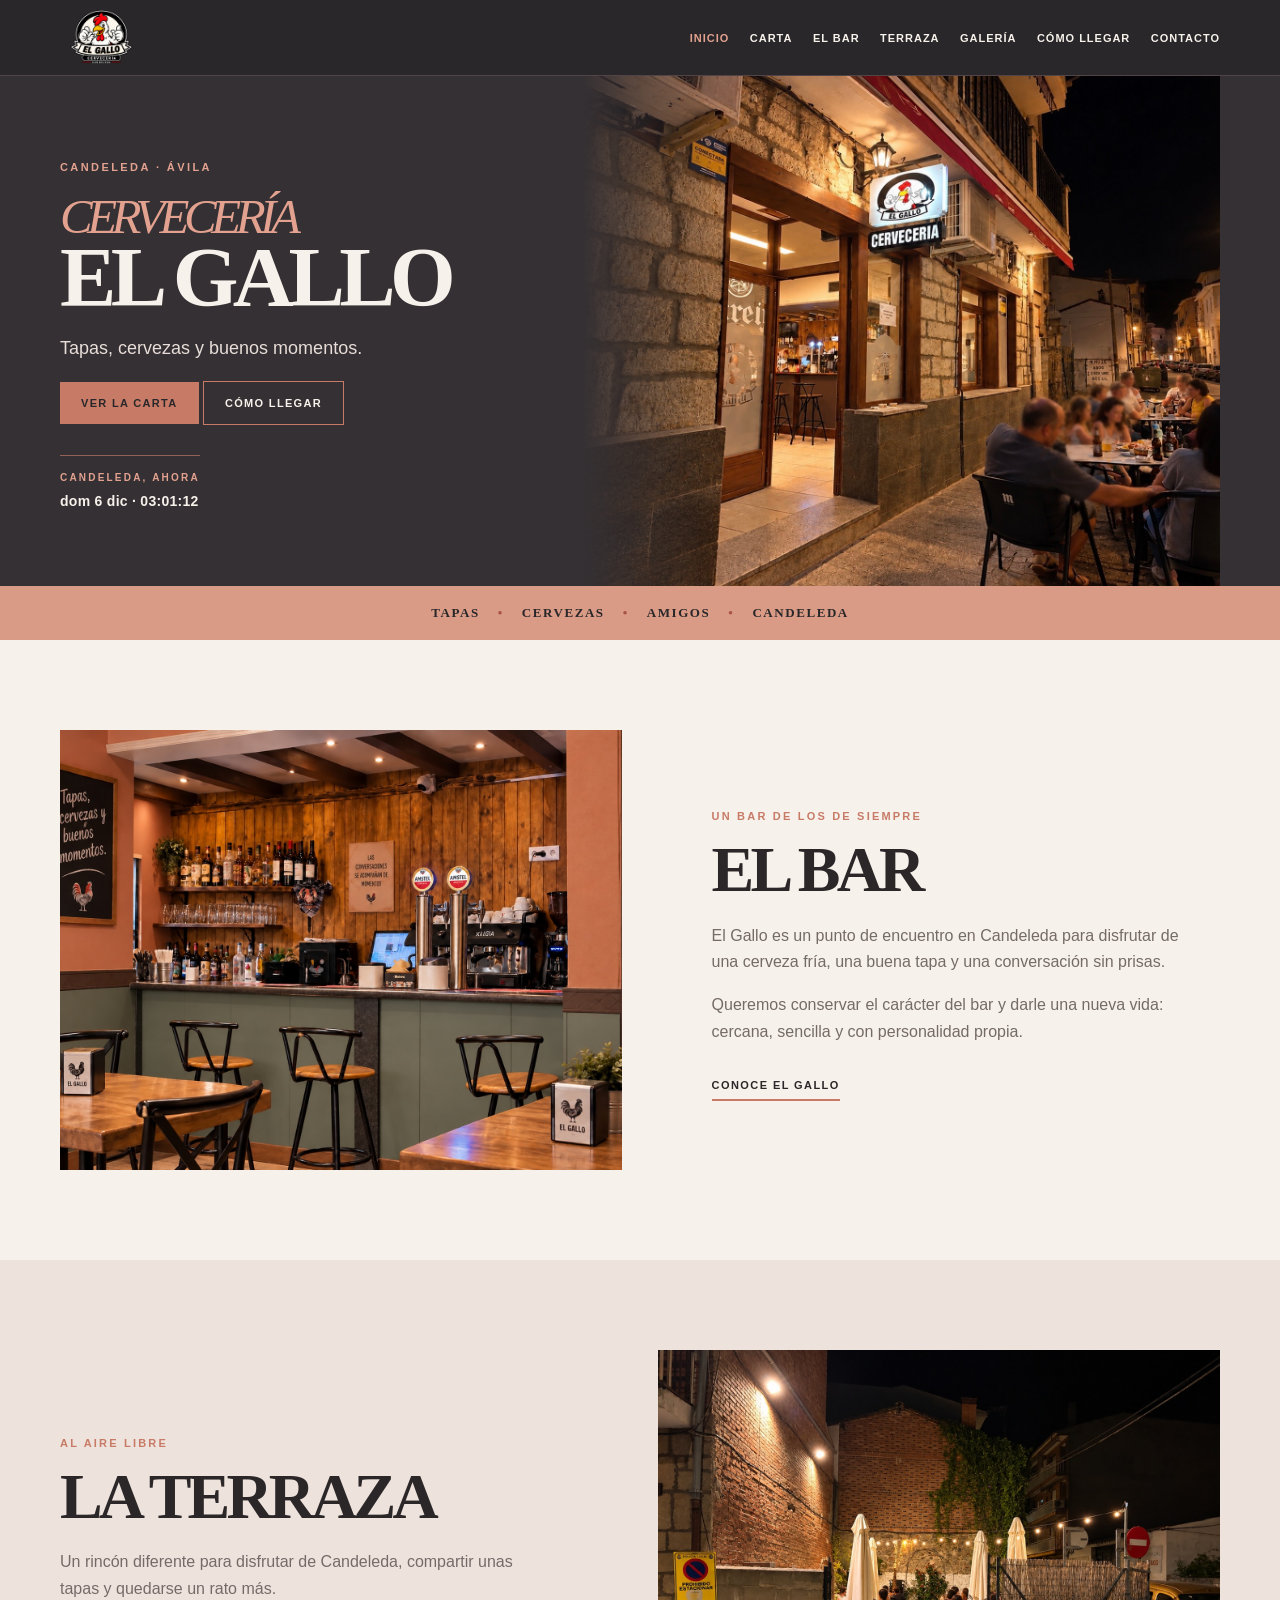
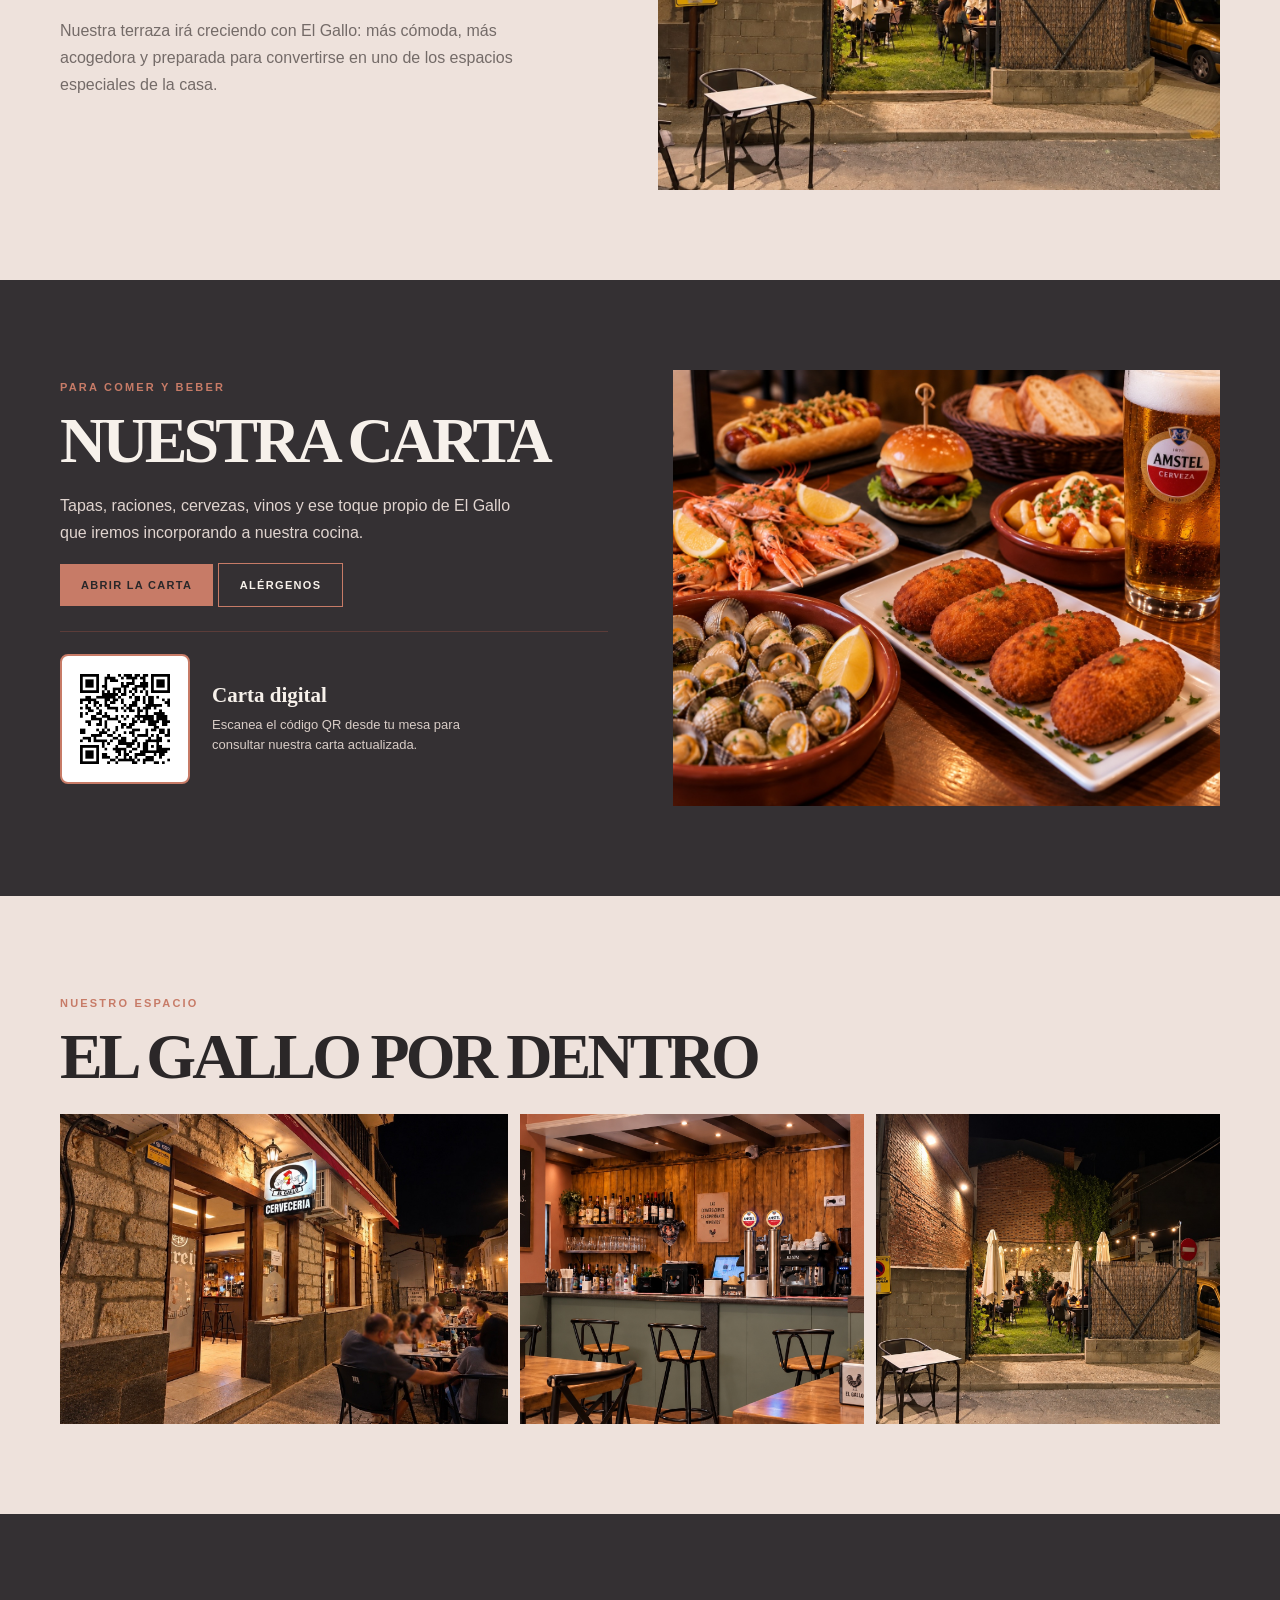
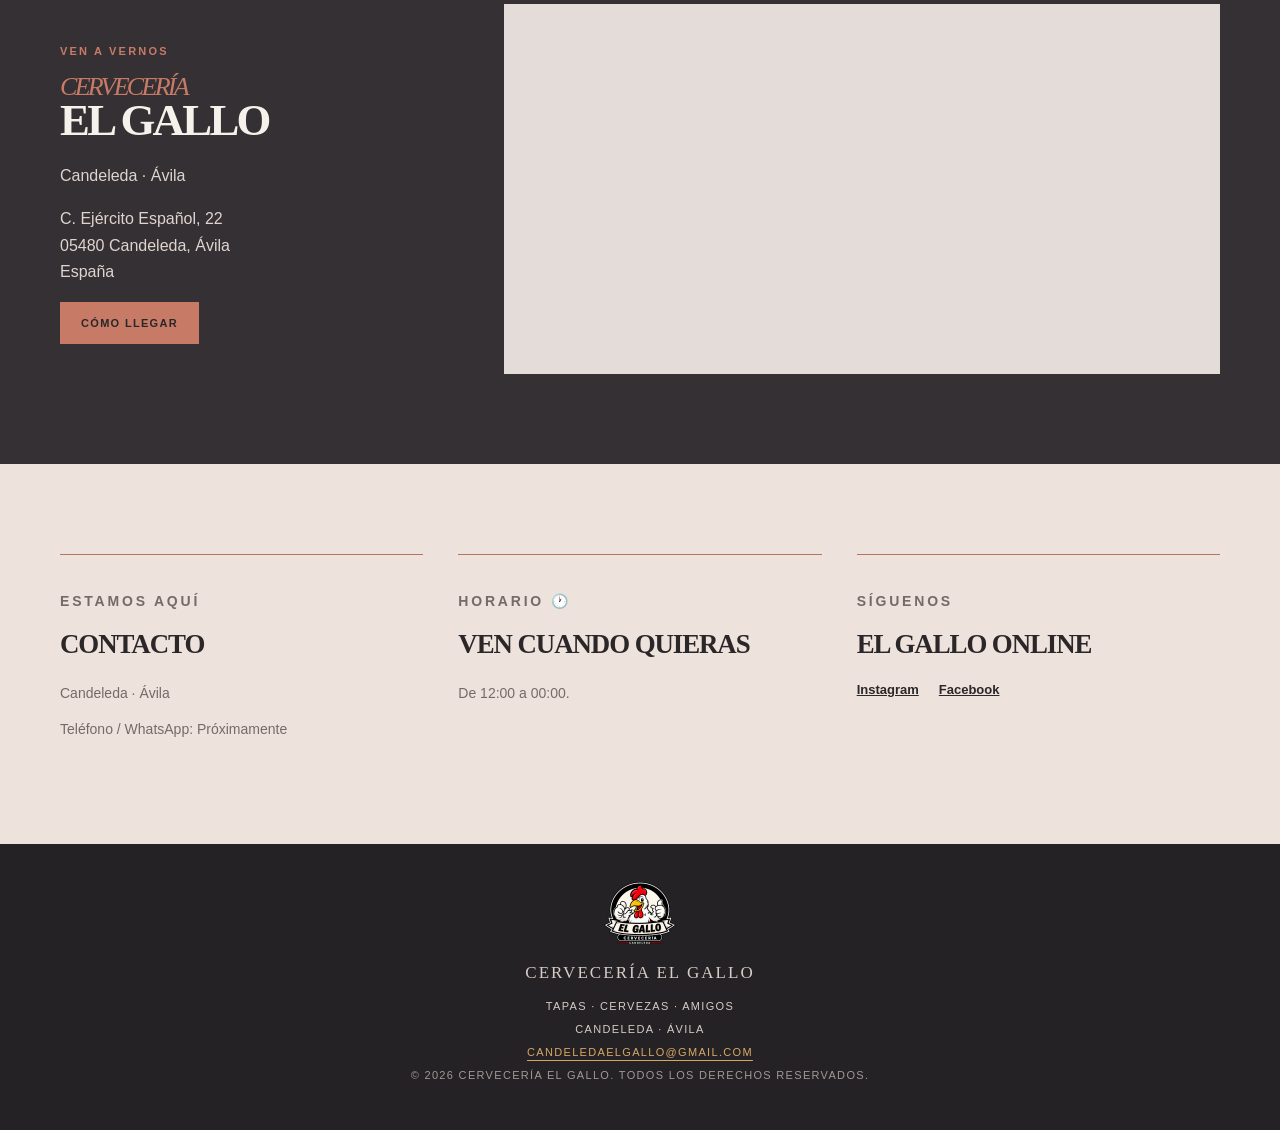
==== commit c7c2c669: "Actualizar index.html" ====
--- a/index.html
+++ b/index.html
@@ -451,7 +451,7 @@
 
           <!-- Horario definitivo -->
           <p>
-            De 12:00 a 00:00 Lunes-Cerrado.
+            De 12:00 a 00:00.
           </p>
 
         </div>
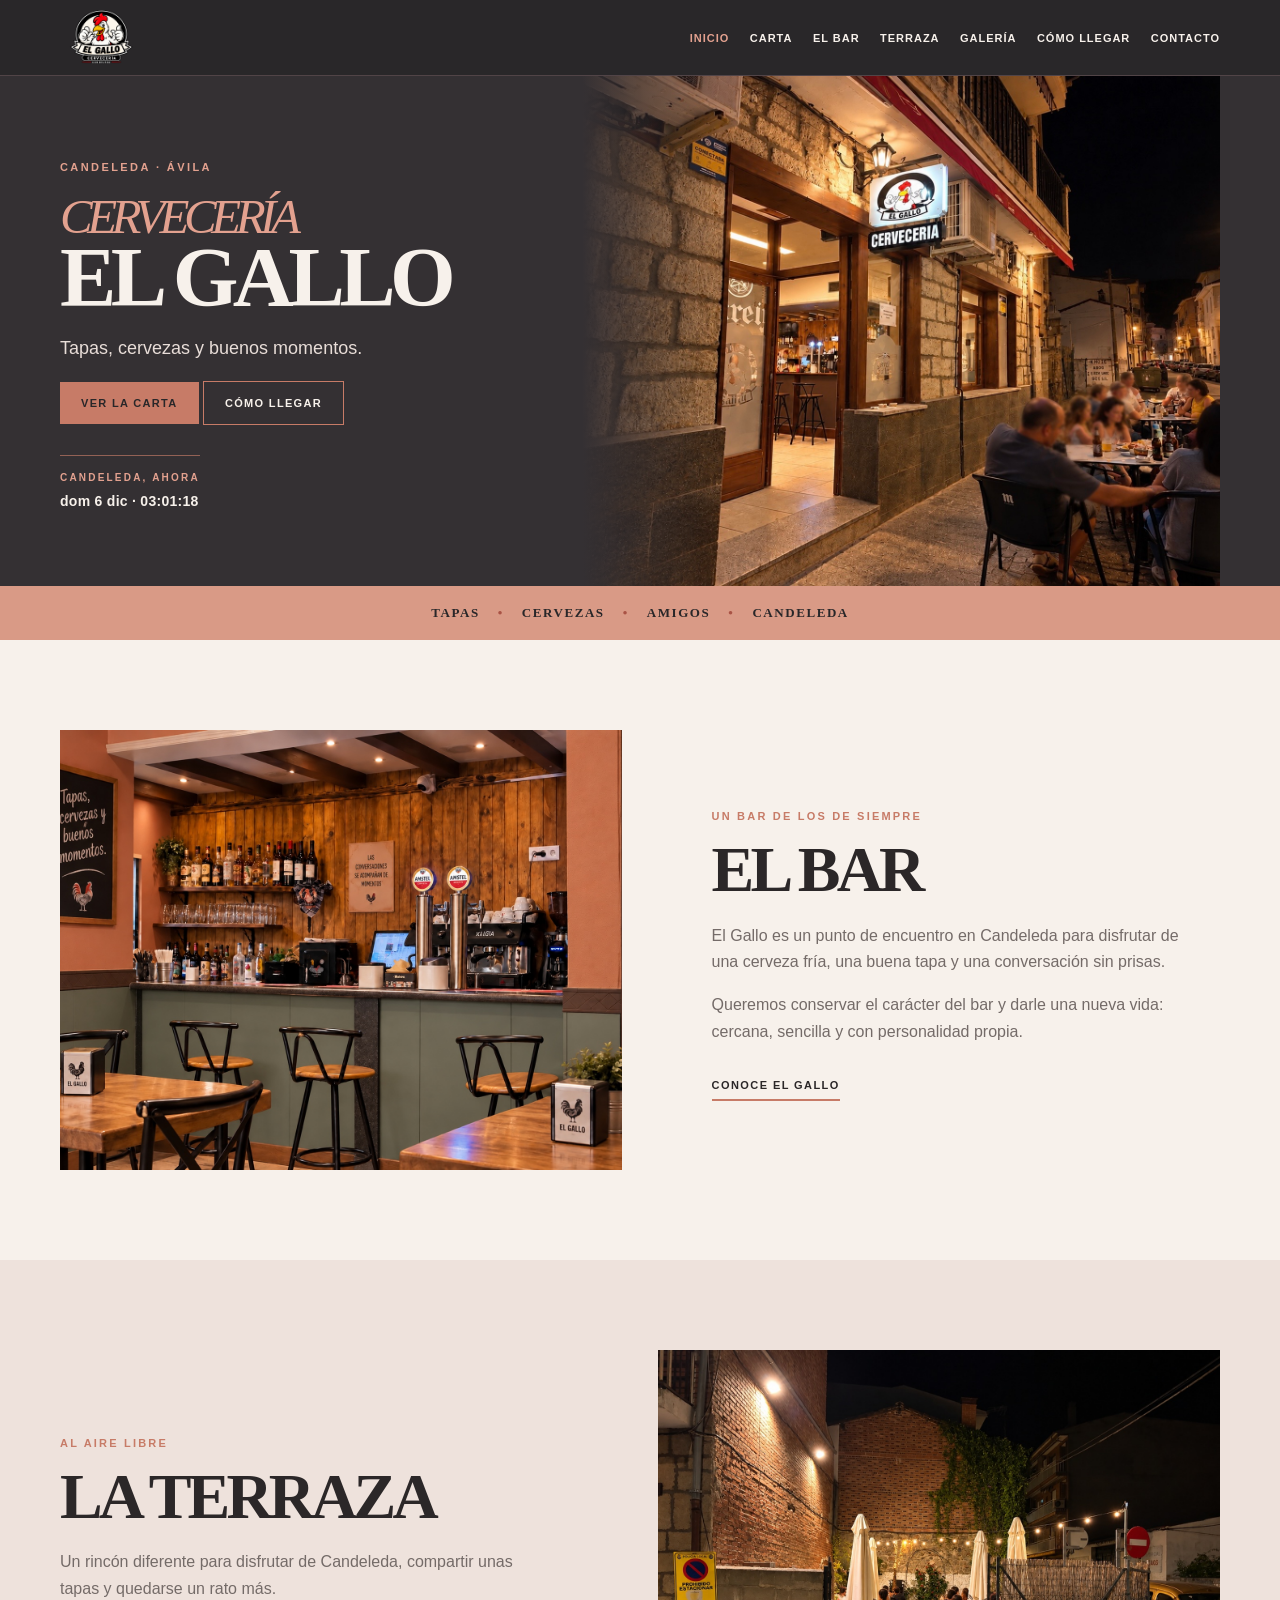
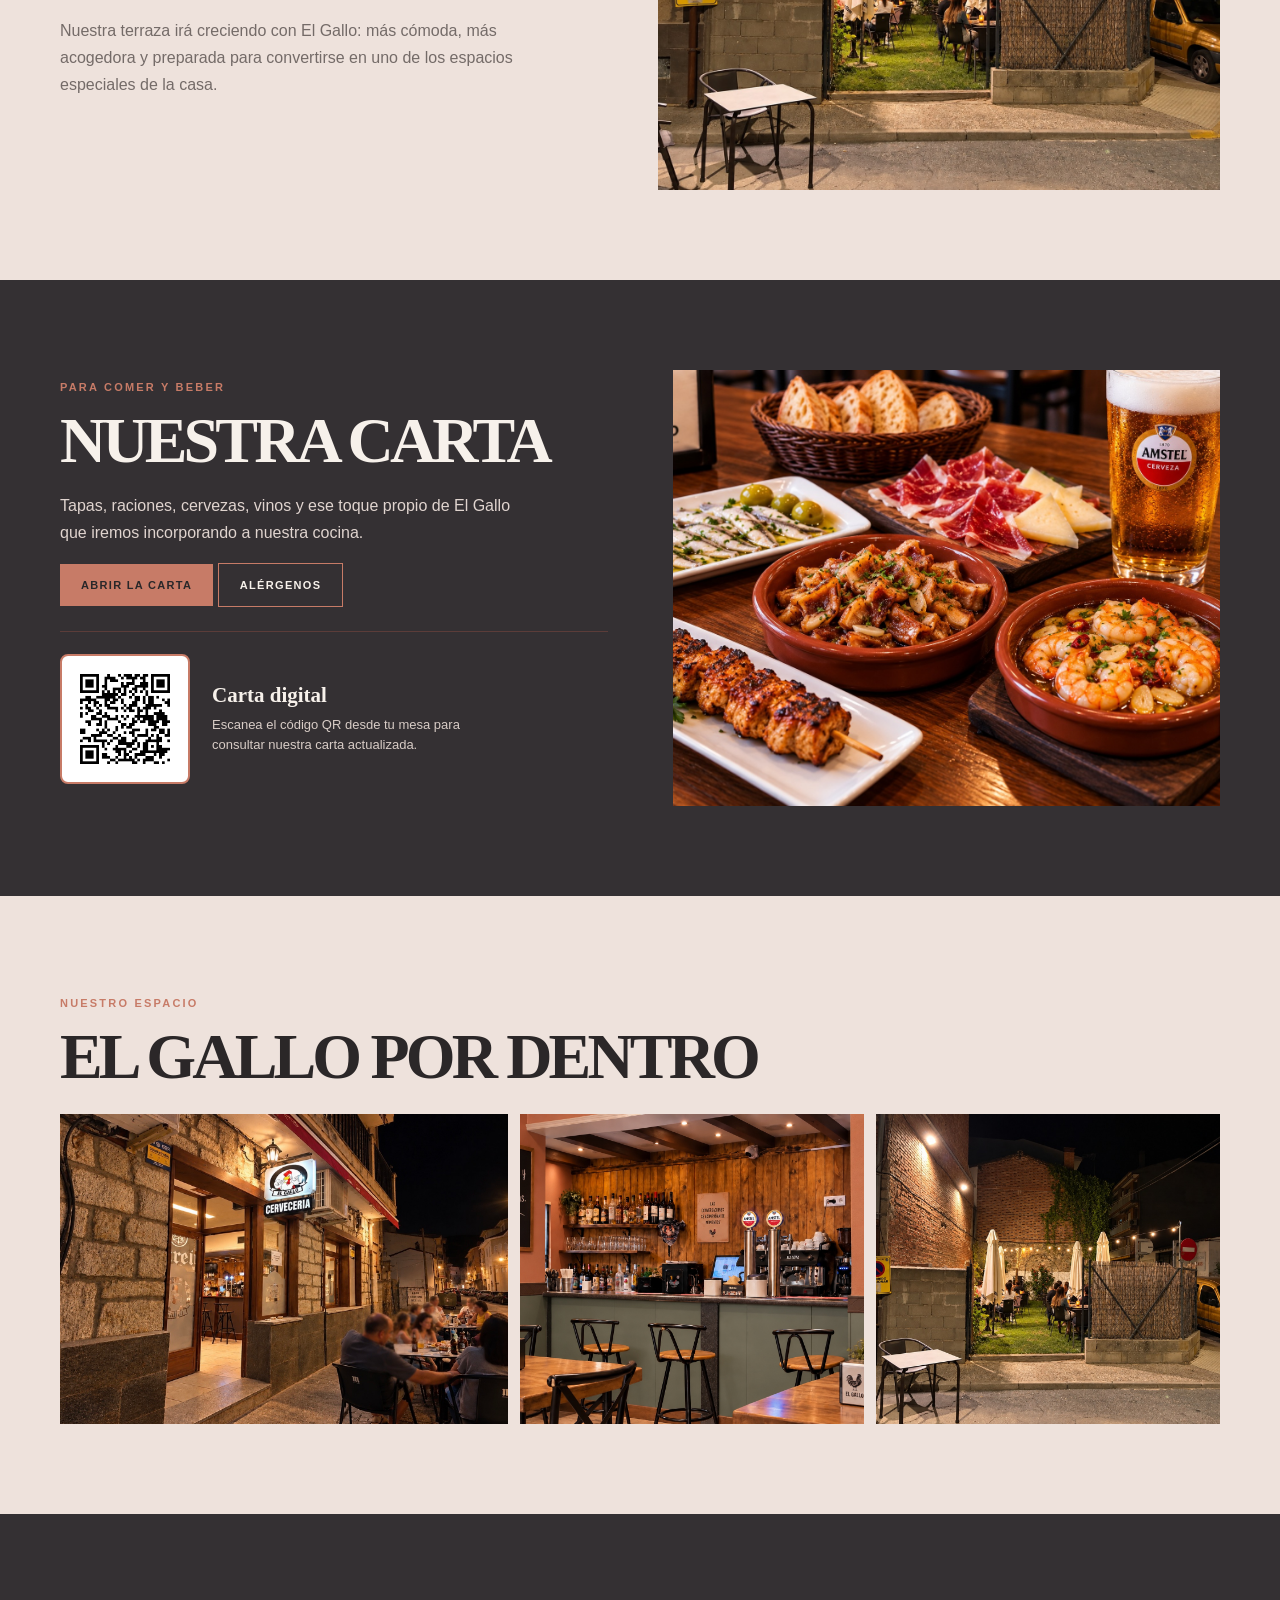
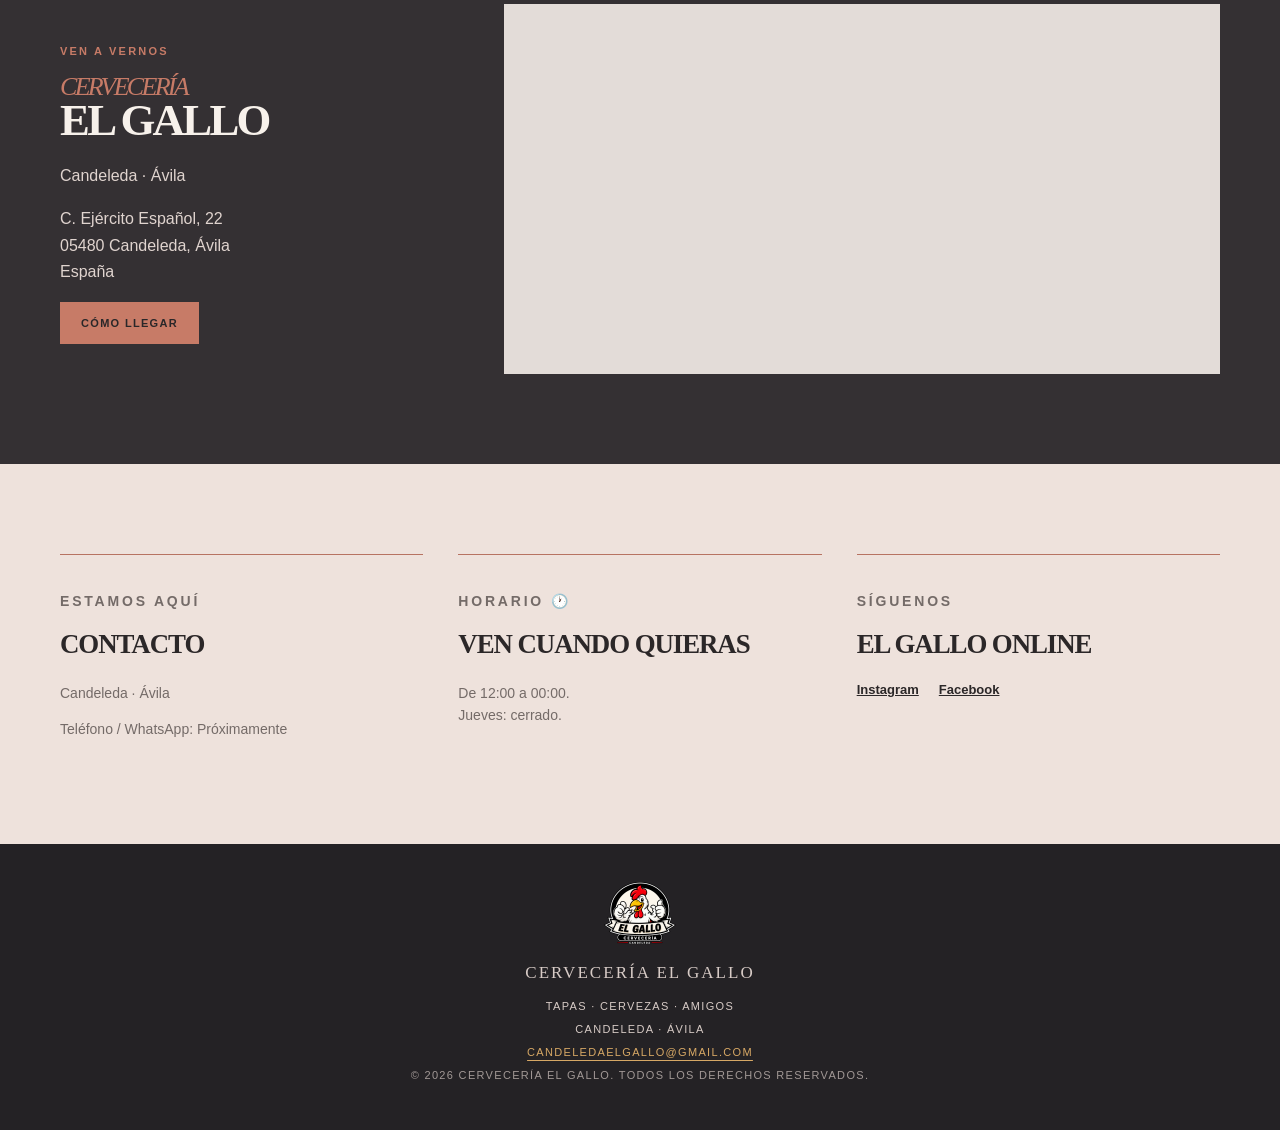
==== commit 82e20152: "Actualizar index.html" ====
--- a/index.html
+++ b/index.html
@@ -450,10 +450,10 @@
           </h2>
 
           <!-- Horario definitivo -->
-          <p>
-            De 12:00 a 00:00.
-          </p>
-
+<p>
+  De 12:00 a 00:00.<br>
+  Jueves: cerrado.
+</p>
         </div>
 
 
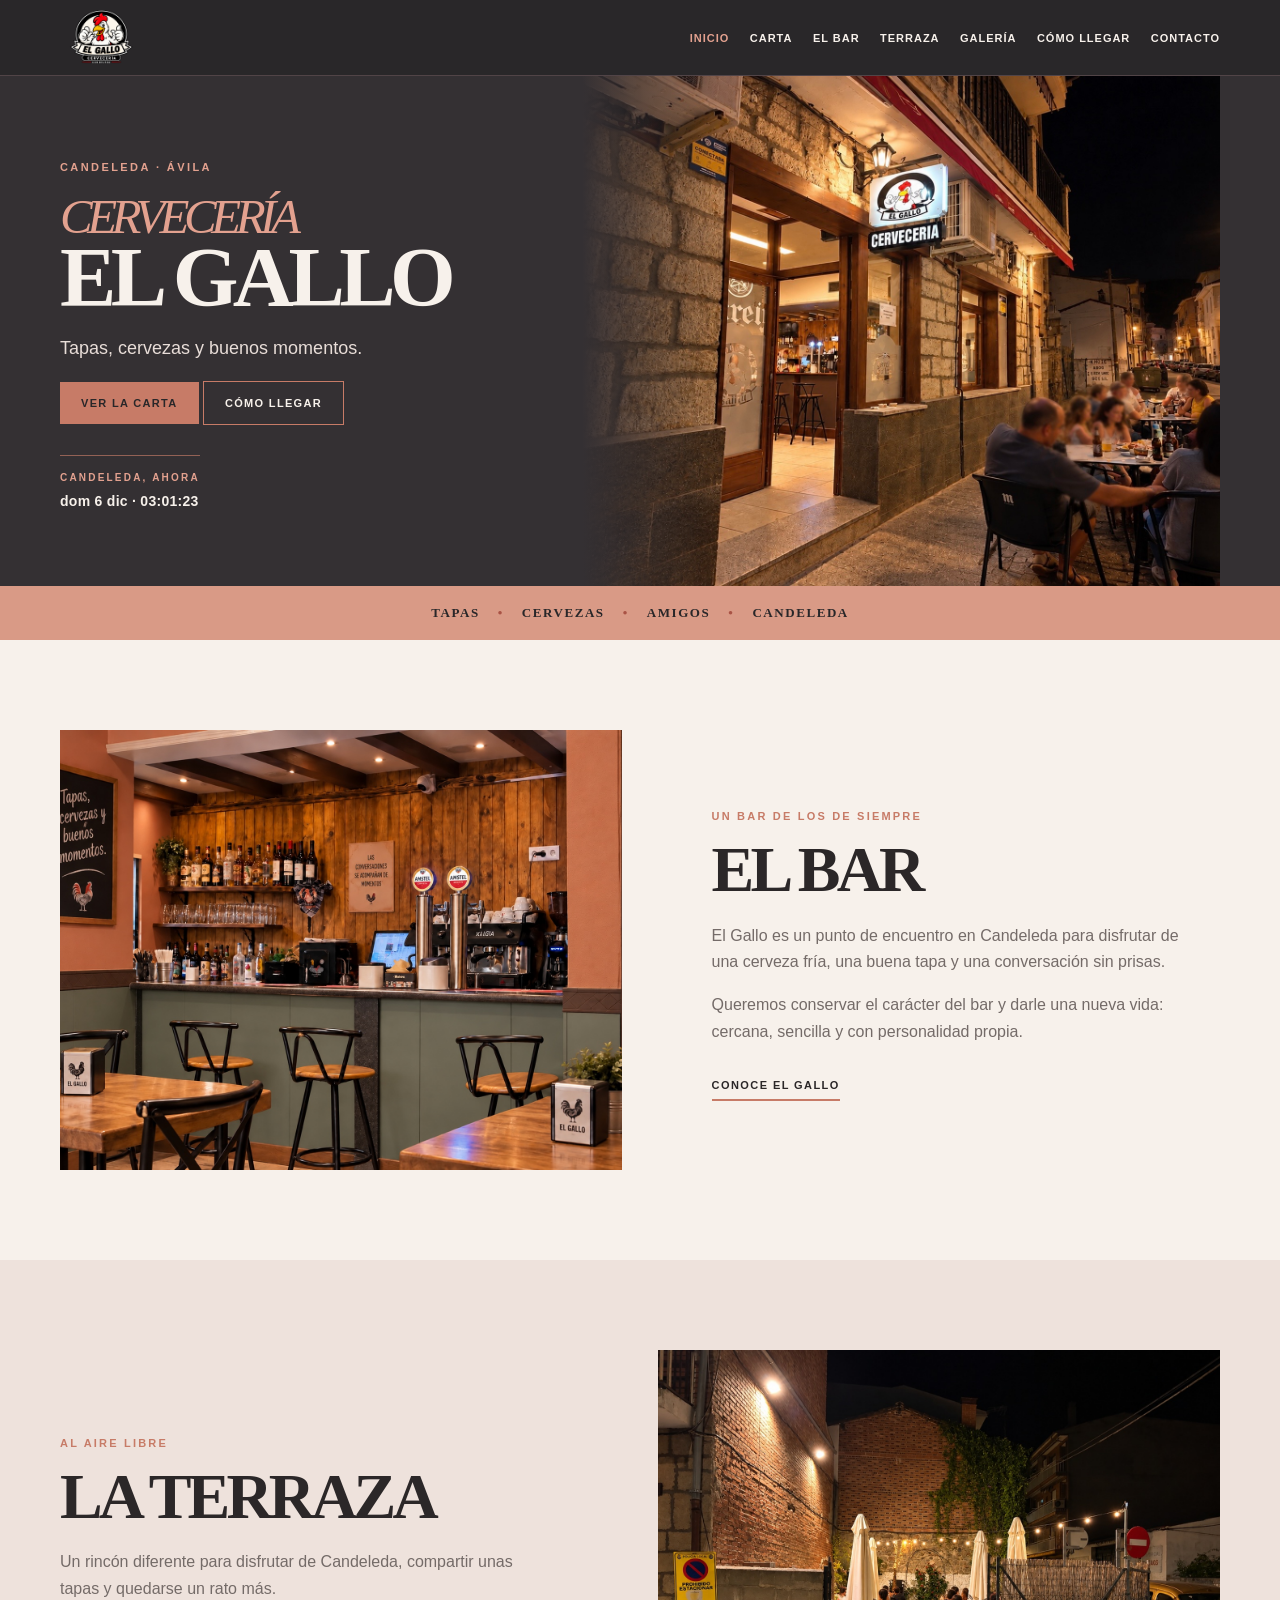
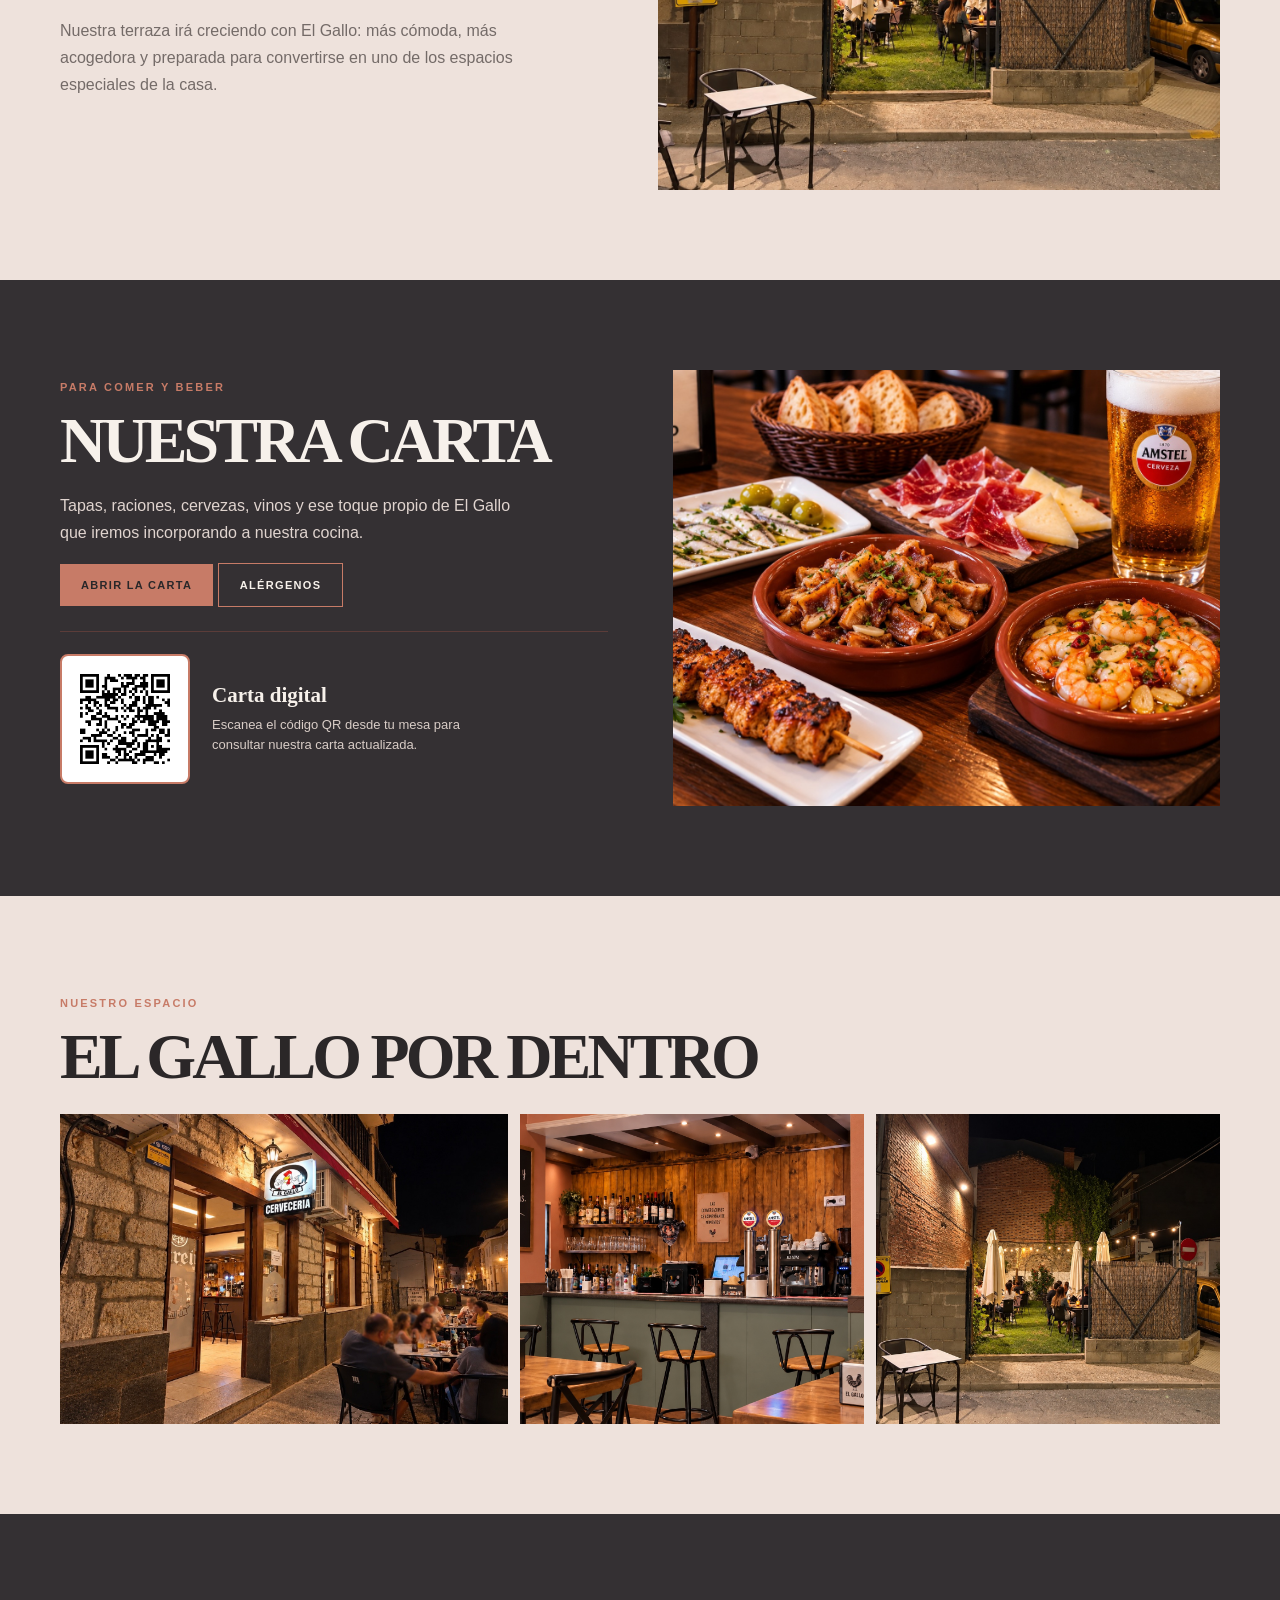
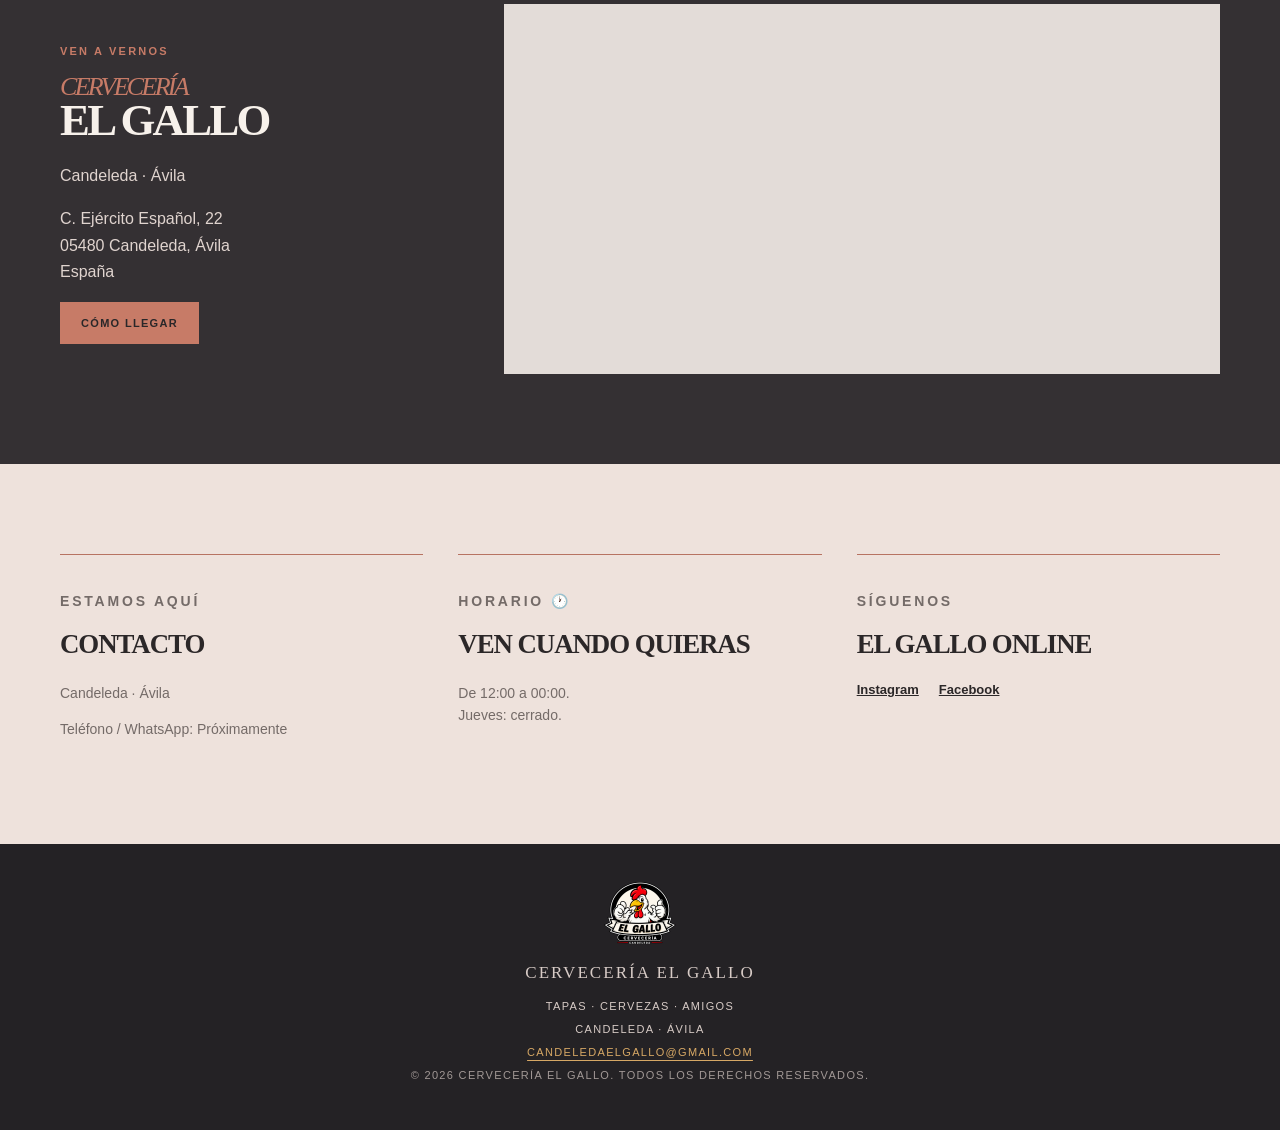
==== commit b21a1937: "Actualizar index.html" ====
--- a/index.html
+++ b/index.html
@@ -469,9 +469,12 @@
 
           <div class="social-links">
 
-            <a href="#" aria-label="Instagram de Cervecería El Gallo">
-              Instagram
-            </a>
+            <a href="https://www.instagram.com/gallocandeleda/"
+   target="_blank"
+   rel="noopener noreferrer"
+   aria-label="Instagram de Cervecería El Gallo">
+  Instagram
+</a>
 
             <a href="#" aria-label="Facebook de Cervecería El Gallo">
               Facebook
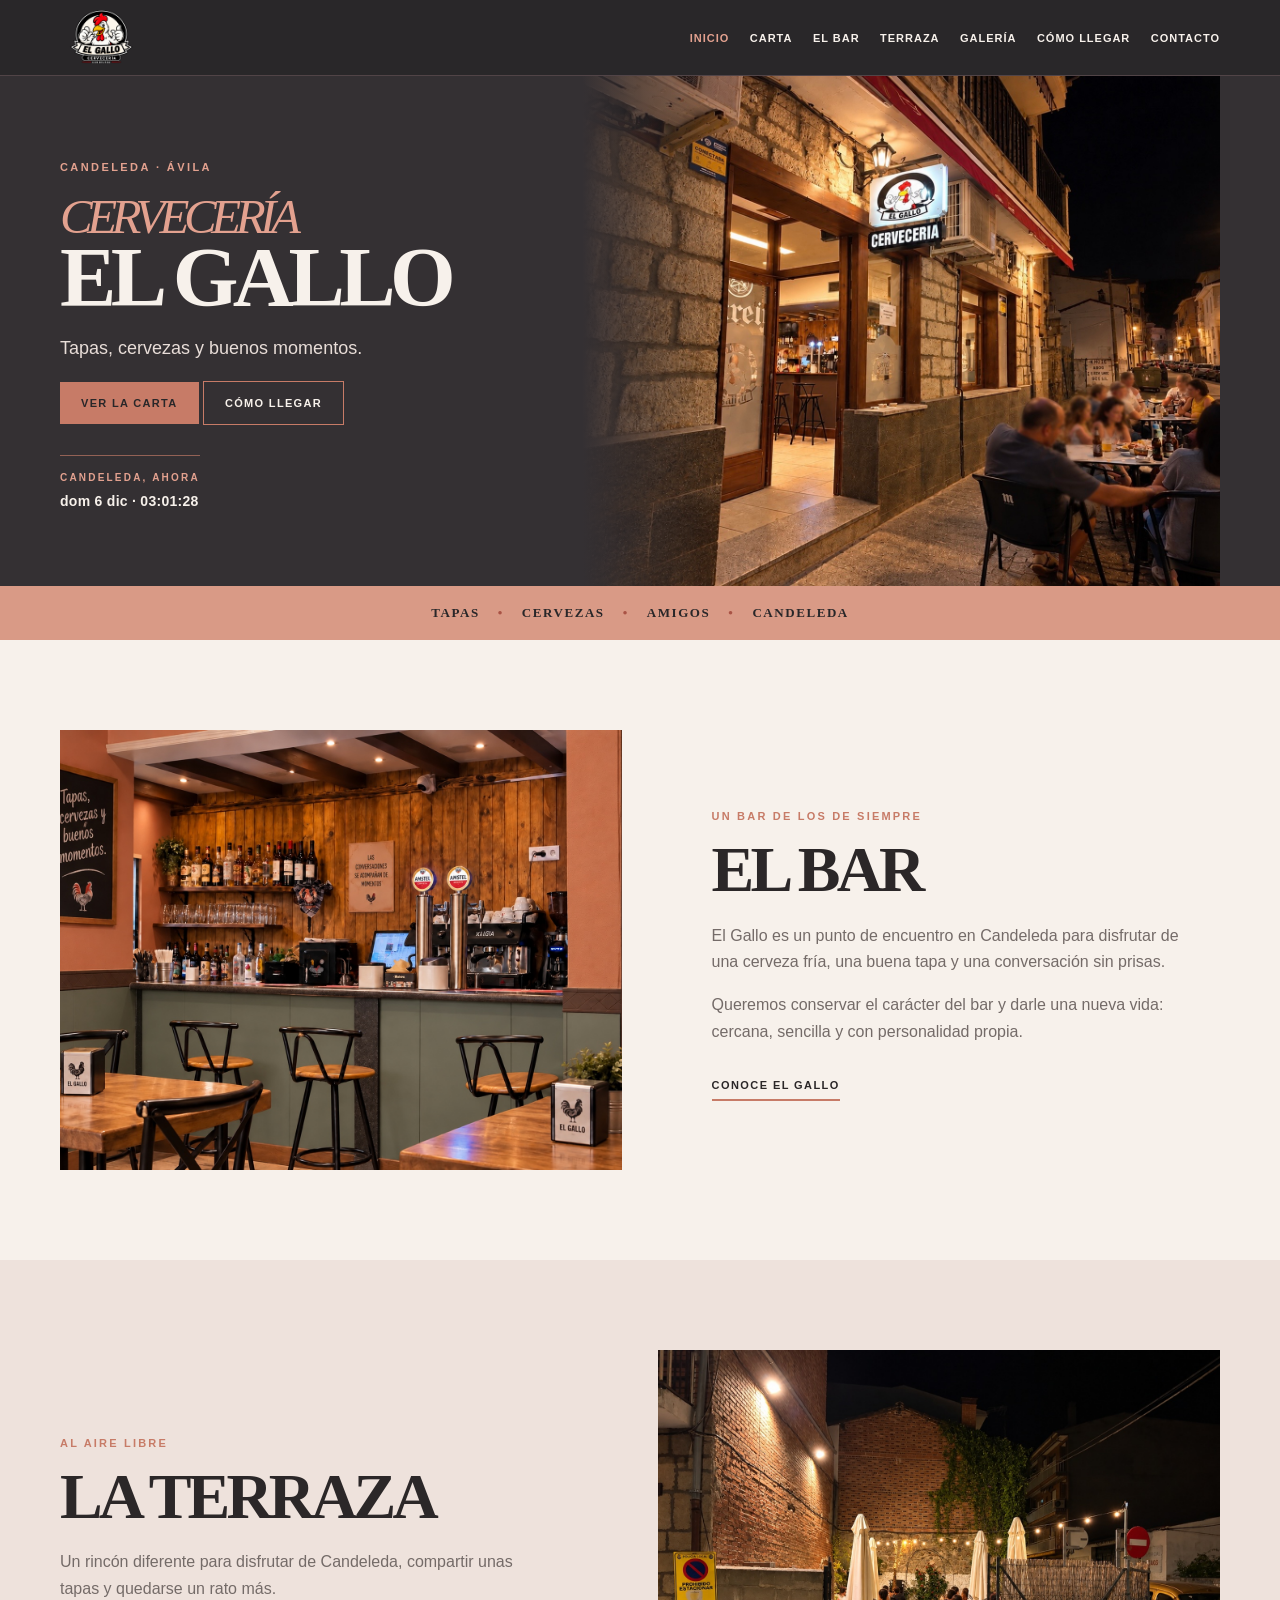
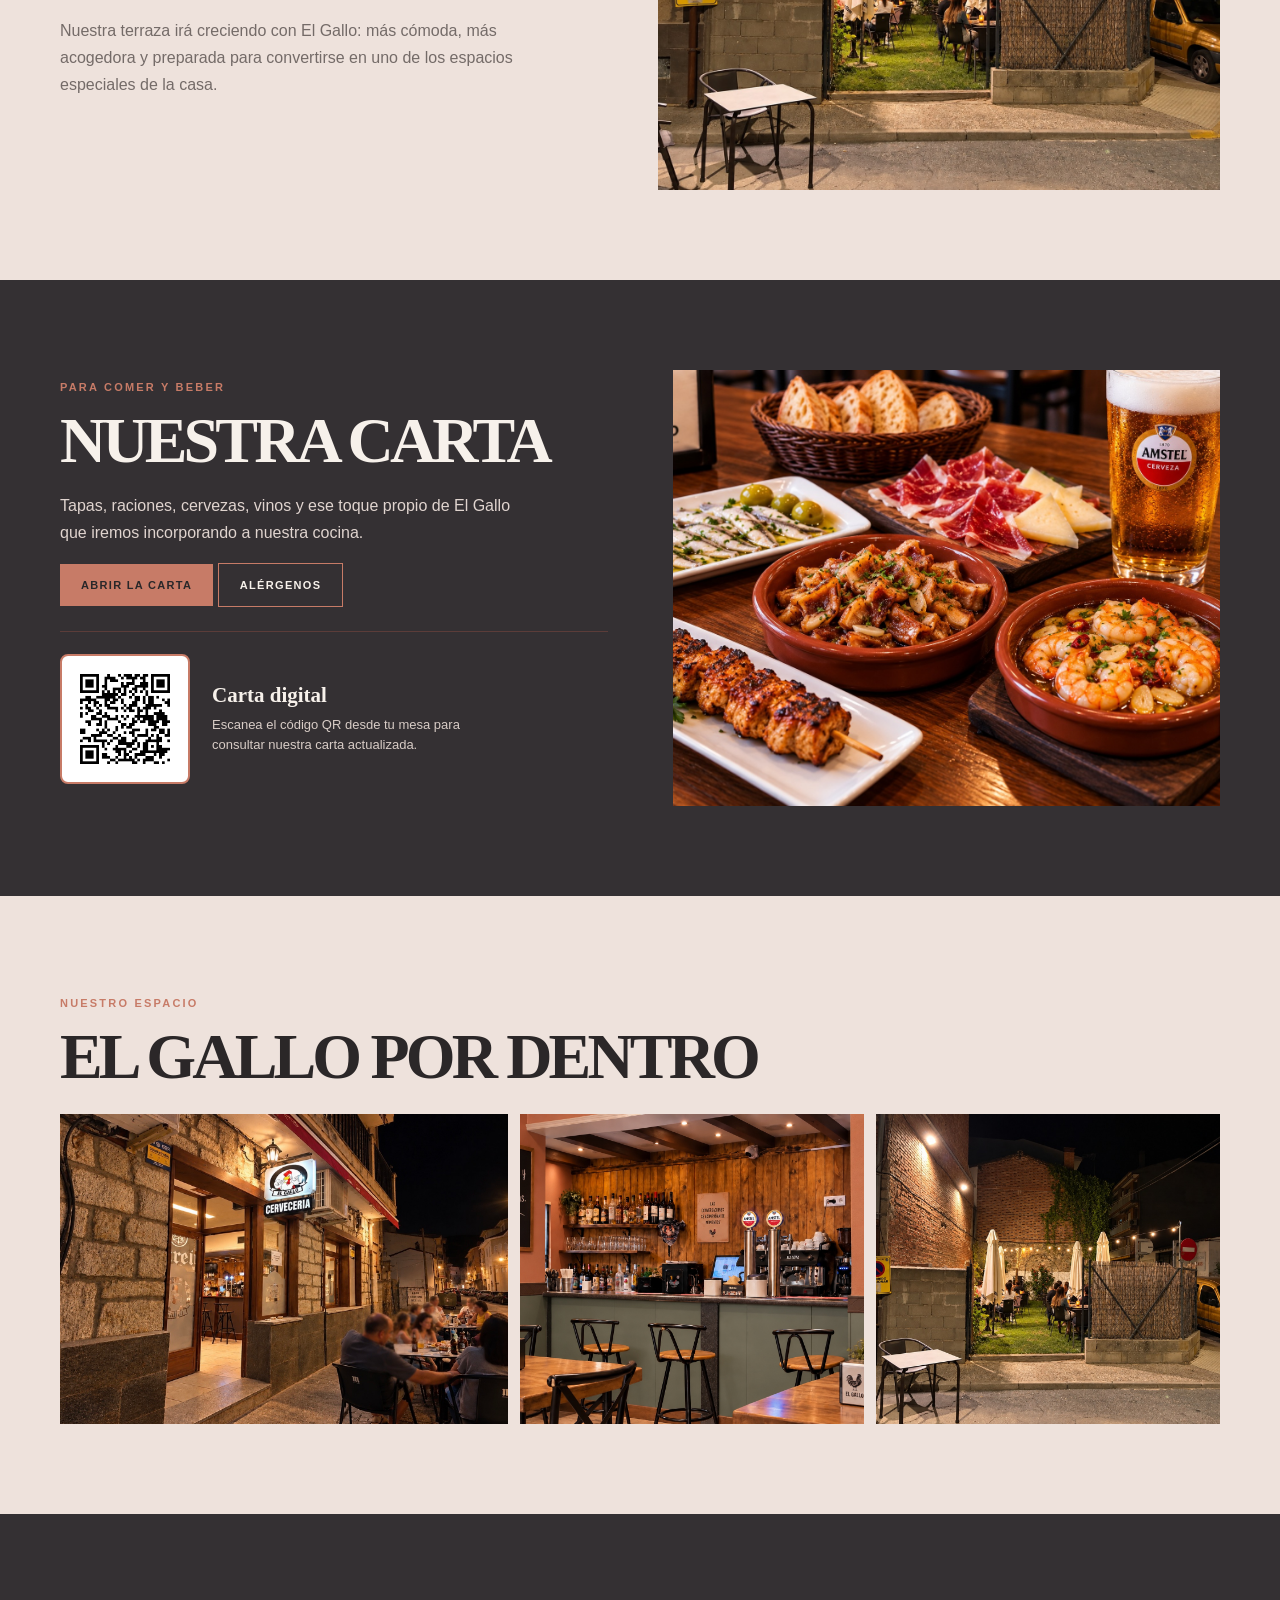
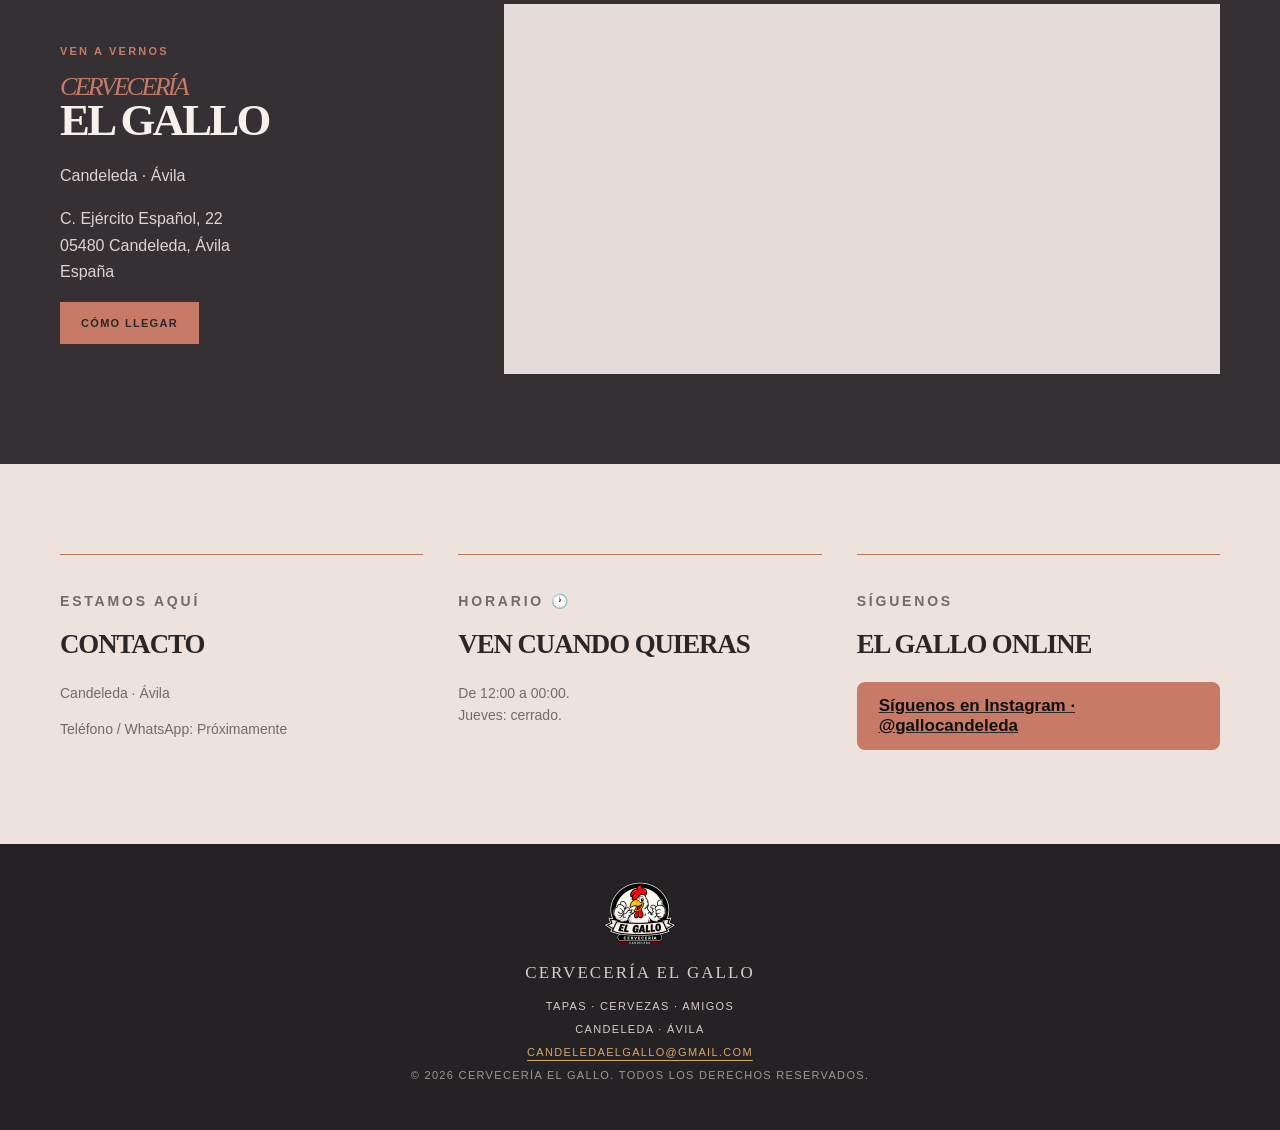
==== commit 0a8a3b30: "Update index.html <div class="social-links"      style="display:flex; flex-wrap:wrap; gap:12px; mar" ====
--- a/index.html
+++ b/index.html
@@ -467,20 +467,21 @@
             EL GALLO ONLINE
           </h2>
 
-          <div class="social-links">
-
-            <a href="https://www.instagram.com/gallocandeleda/"
-   target="_blank"
-   rel="noopener noreferrer"
-   aria-label="Instagram de Cervecería El Gallo">
-  Instagram
-</a>
-
-            <a href="#" aria-label="Facebook de Cervecería El Gallo">
-              Facebook
-            </a>
-
-          </div>
+          <div class="social-links"
+     style="display:flex; flex-wrap:wrap; gap:12px; margin-top:20px;">
+
+  <a href="https://www.instagram.com/gallocandeleda/"
+     target="_blank"
+     rel="noopener noreferrer"
+     aria-label="Visitar Instagram de Cervecería El Gallo"
+     style="display:inline-flex; align-items:center; justify-content:center;
+            padding:14px 22px; background:#c77b67; color:#111111;
+            border-radius:8px; font-size:17px; font-weight:700;
+            text-decoration:none;">
+    Síguenos en Instagram · @gallocandeleda
+  </a>
+
+</div>
 
         </div>
 
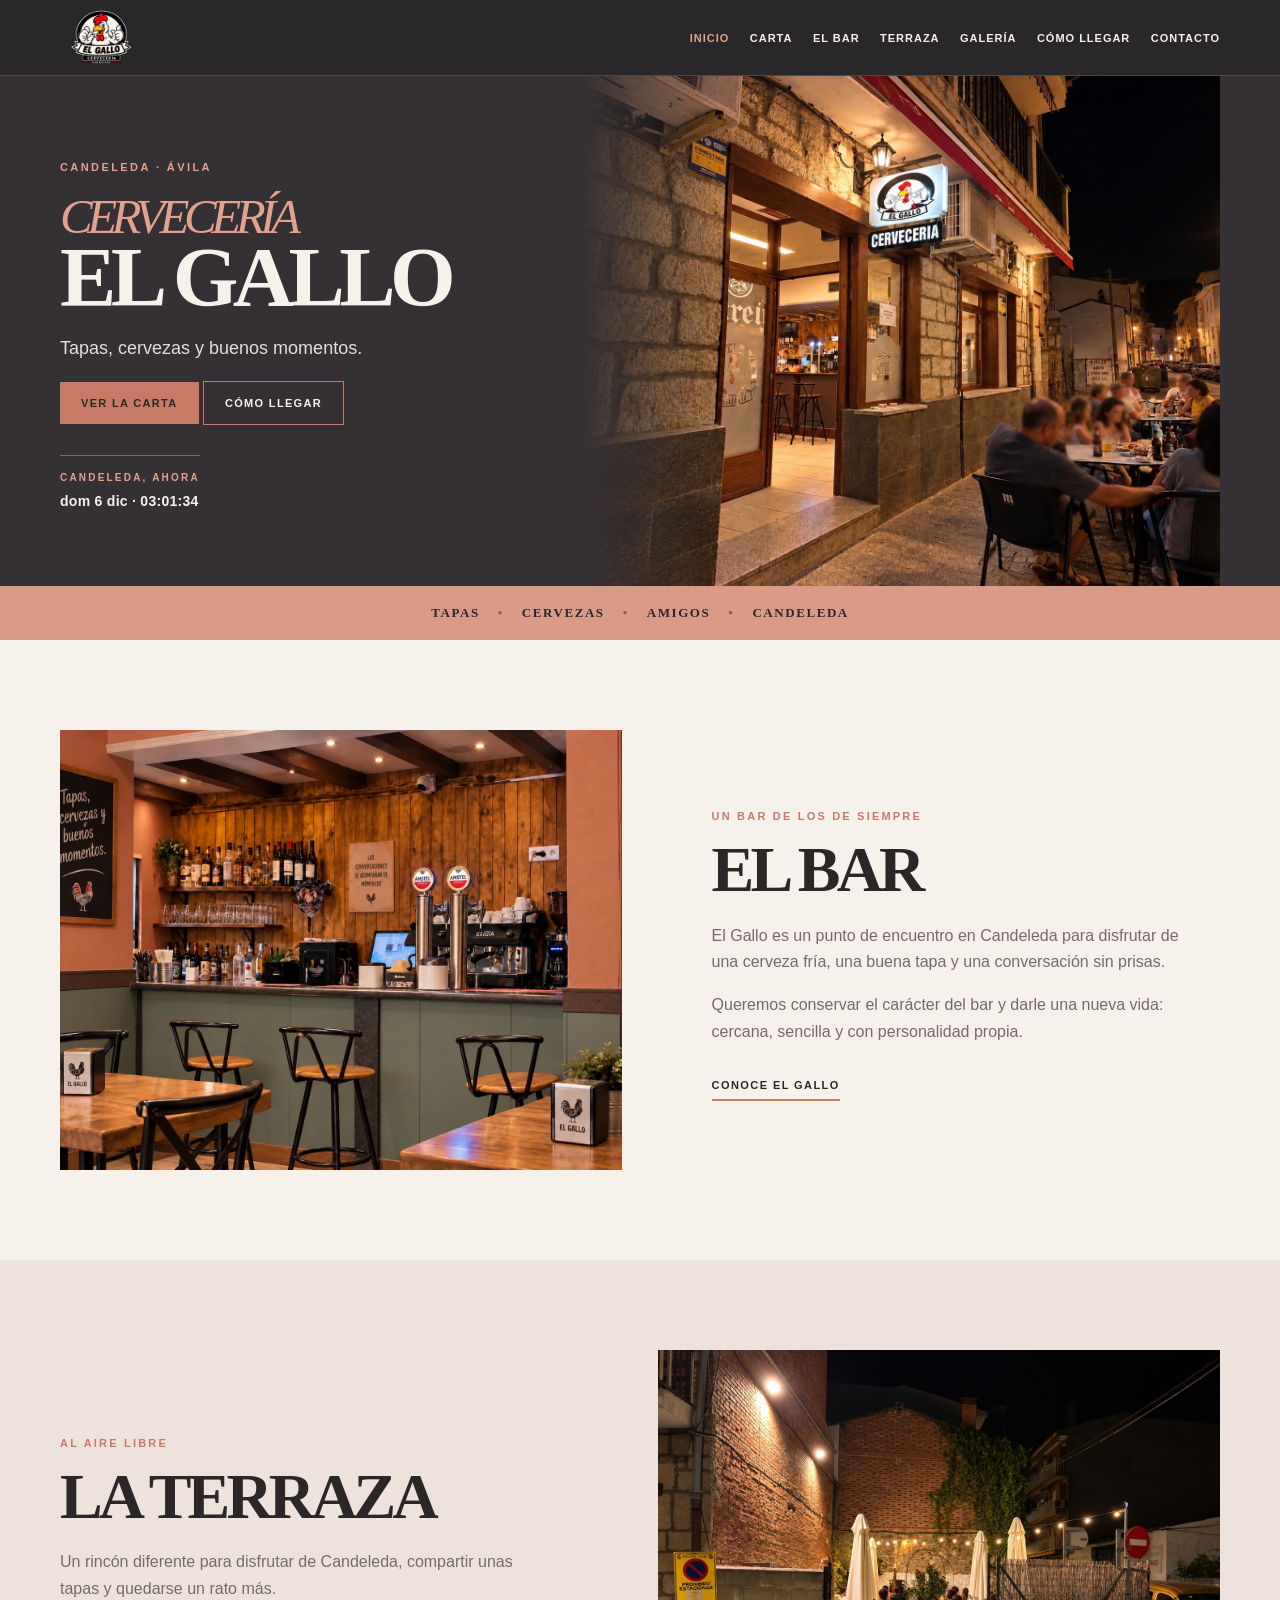
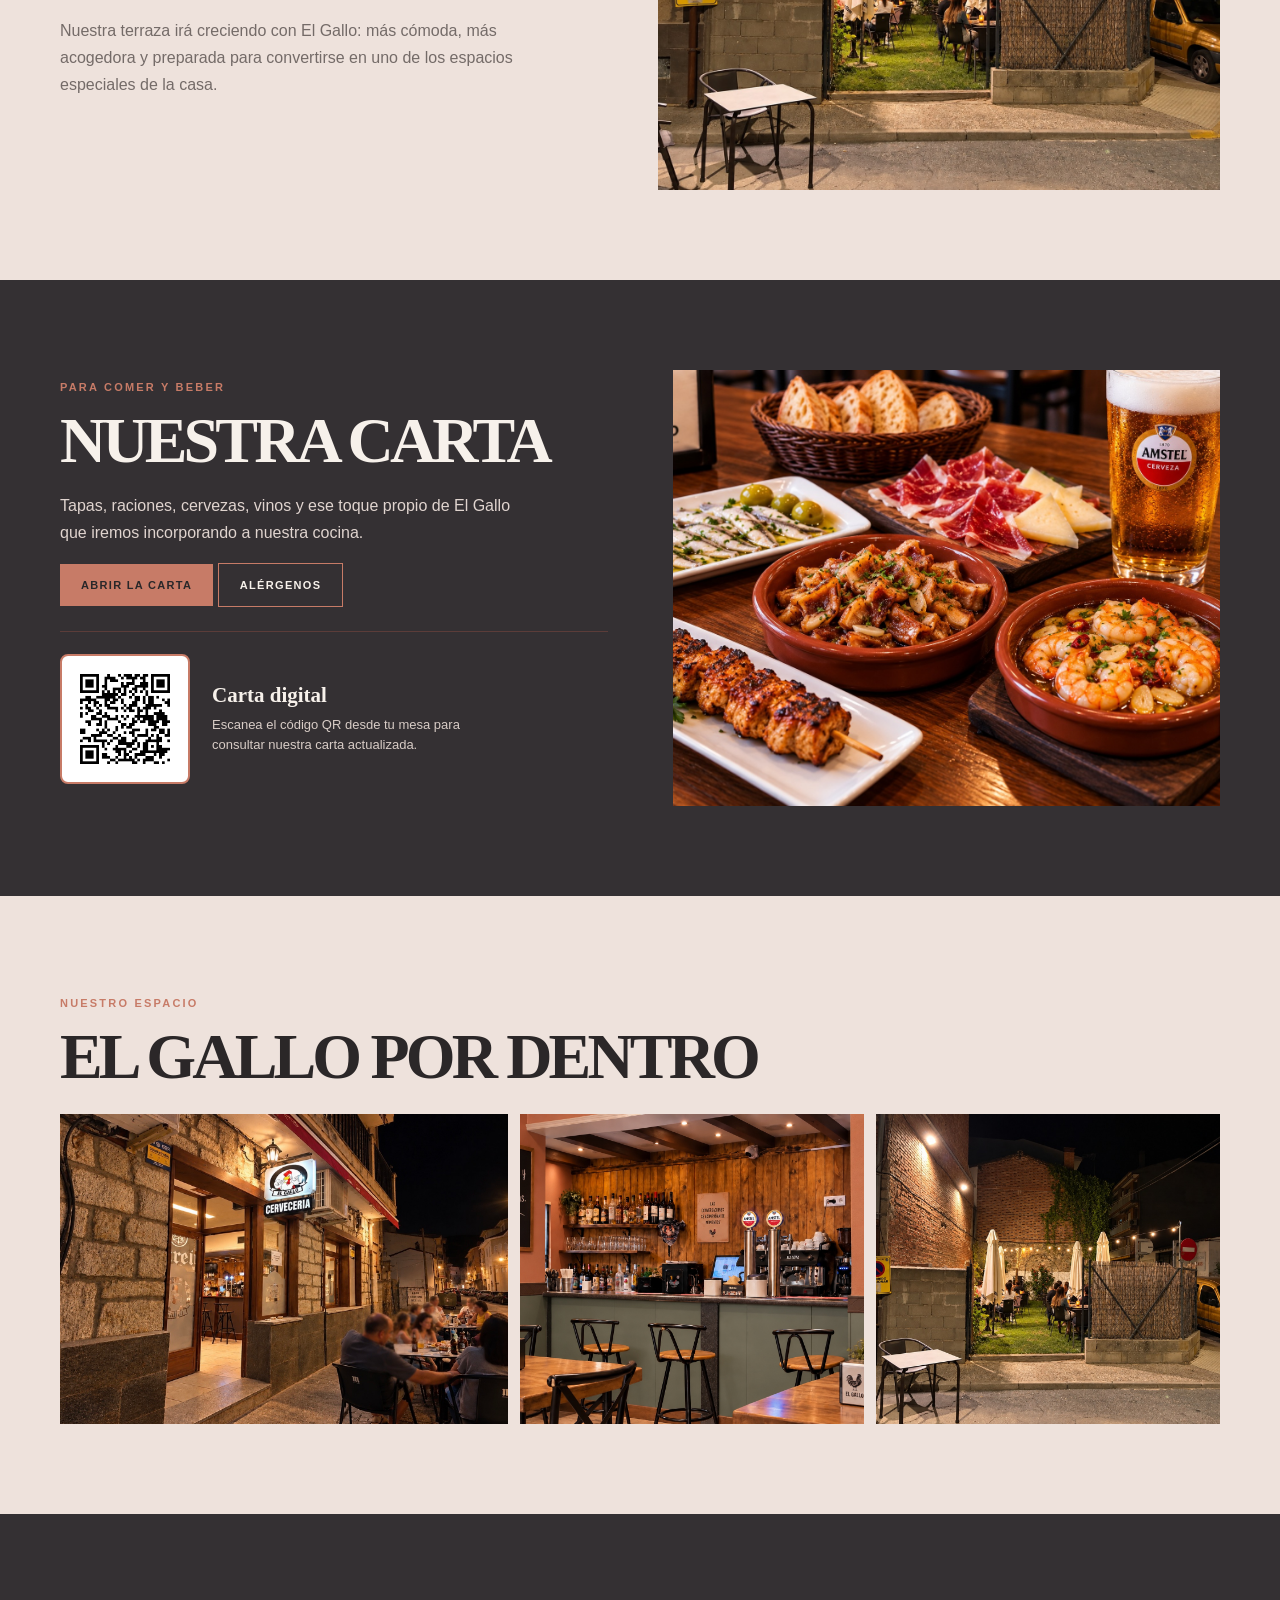
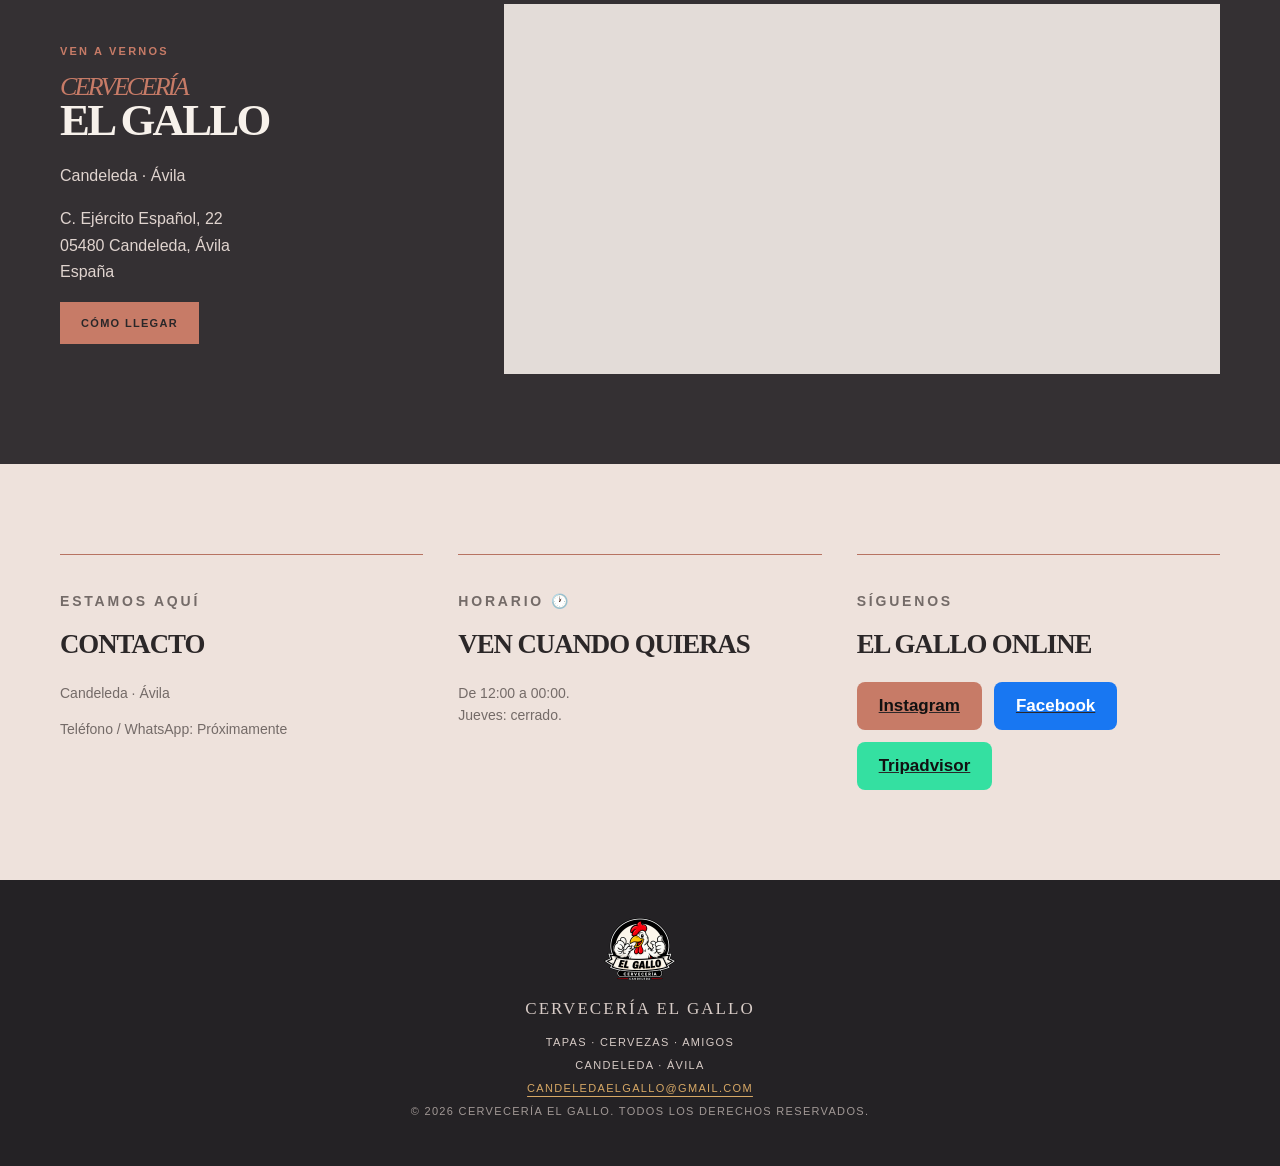
==== commit 3f95a76e: "Update index.html <div class="social-links"      style="display:flex; flex-wrap:wrap; gap:12px; mar" ====
--- a/index.html
+++ b/index.html
@@ -467,18 +467,38 @@
             EL GALLO ONLINE
           </h2>
 
-          <div class="social-links"
+         <div class="social-links"
      style="display:flex; flex-wrap:wrap; gap:12px; margin-top:20px;">
 
   <a href="https://www.instagram.com/gallocandeleda/"
      target="_blank"
      rel="noopener noreferrer"
-     aria-label="Visitar Instagram de Cervecería El Gallo"
+     aria-label="Instagram de Cervecería El Gallo"
      style="display:inline-flex; align-items:center; justify-content:center;
             padding:14px 22px; background:#c77b67; color:#111111;
             border-radius:8px; font-size:17px; font-weight:700;
             text-decoration:none;">
-    Síguenos en Instagram · @gallocandeleda
+    Instagram
+  </a>
+
+  <a href="#"
+     aria-label="Facebook de Cervecería El Gallo"
+     style="display:inline-flex; align-items:center; justify-content:center;
+            padding:14px 22px; background:#1877f2; color:#ffffff;
+            border-radius:8px; font-size:17px; font-weight:700;
+            text-decoration:none;">
+    Facebook
+  </a>
+
+  <a href="https://www.tripadvisor.es/Restaurant_Review-g609002-d34729363-Reviews-Cerveceria_El_Gallo-Candeleda_Province_of_Avila_Castile_and_Leon.html"
+     target="_blank"
+     rel="noopener noreferrer"
+     aria-label="Tripadvisor de Cervecería El Gallo"
+     style="display:inline-flex; align-items:center; justify-content:center;
+            padding:14px 22px; background:#34e0a1; color:#111111;
+            border-radius:8px; font-size:17px; font-weight:700;
+            text-decoration:none;">
+    Tripadvisor
   </a>
 
 </div>
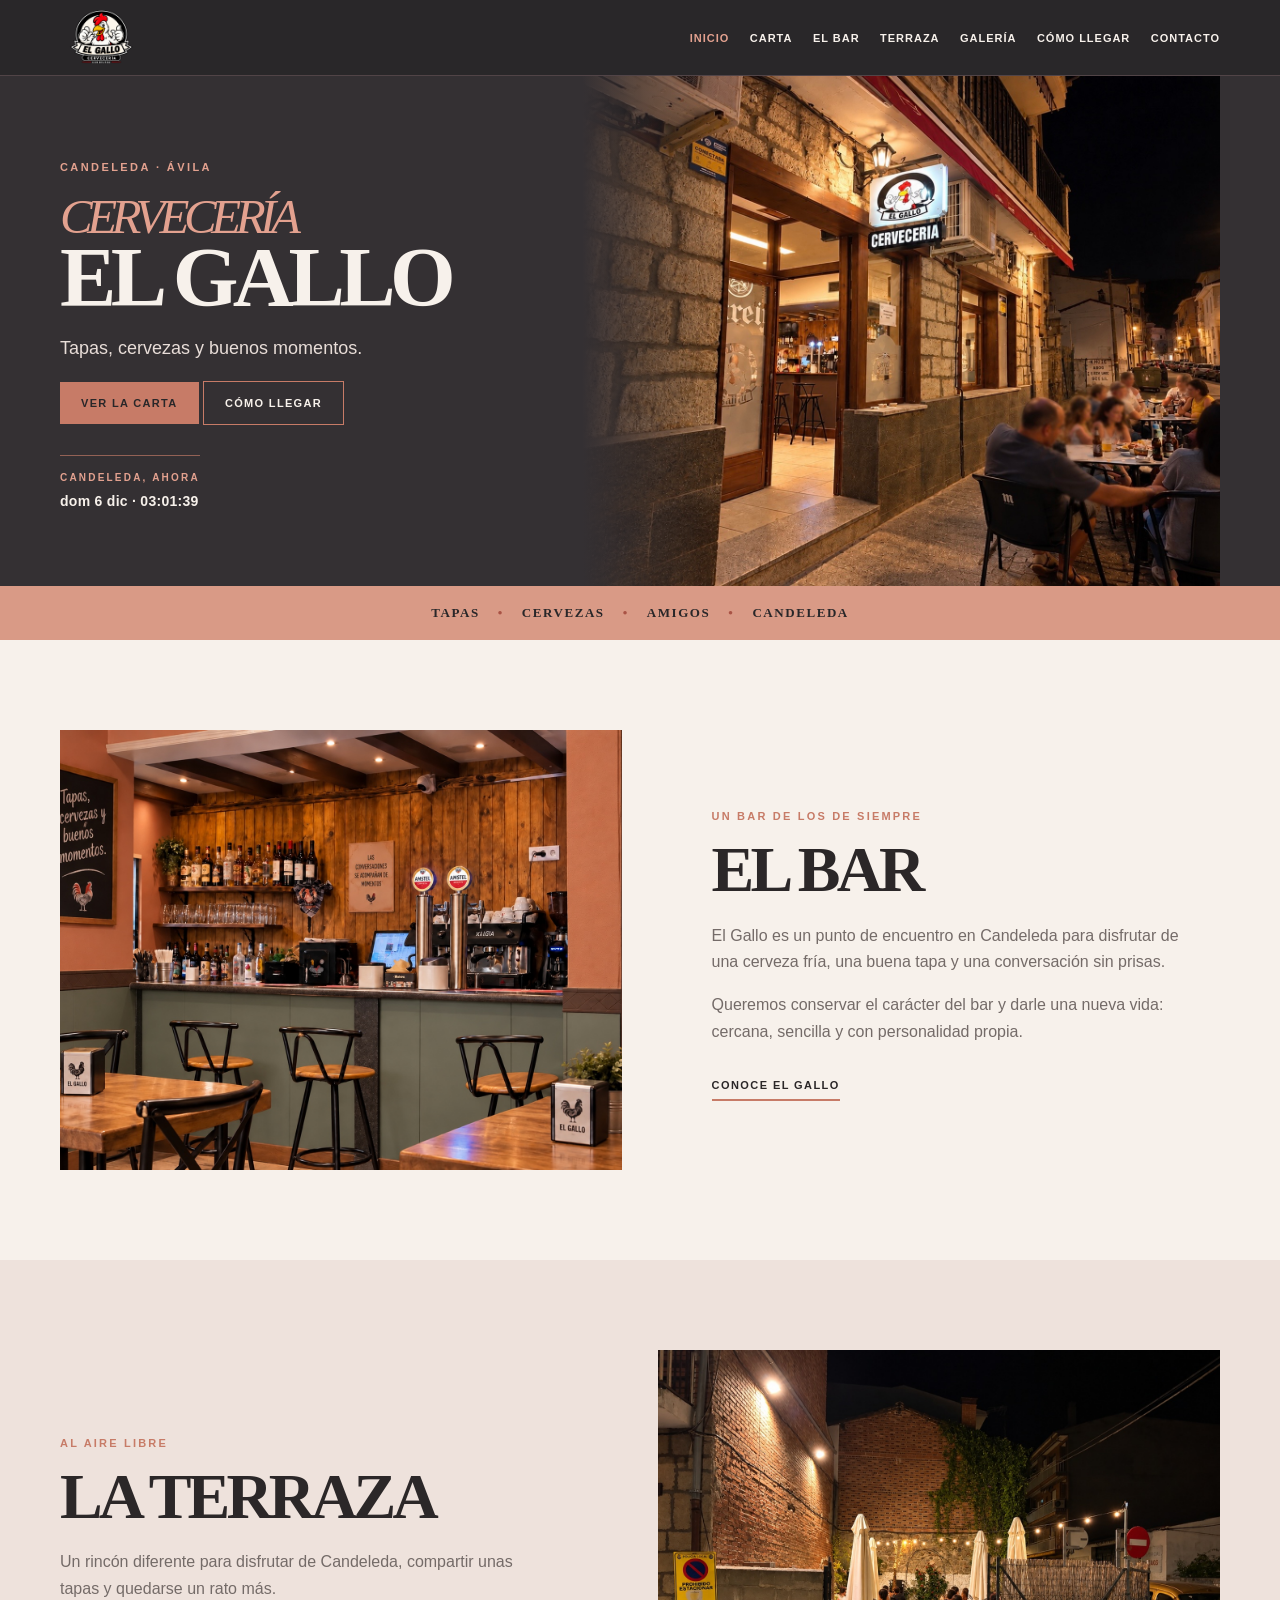
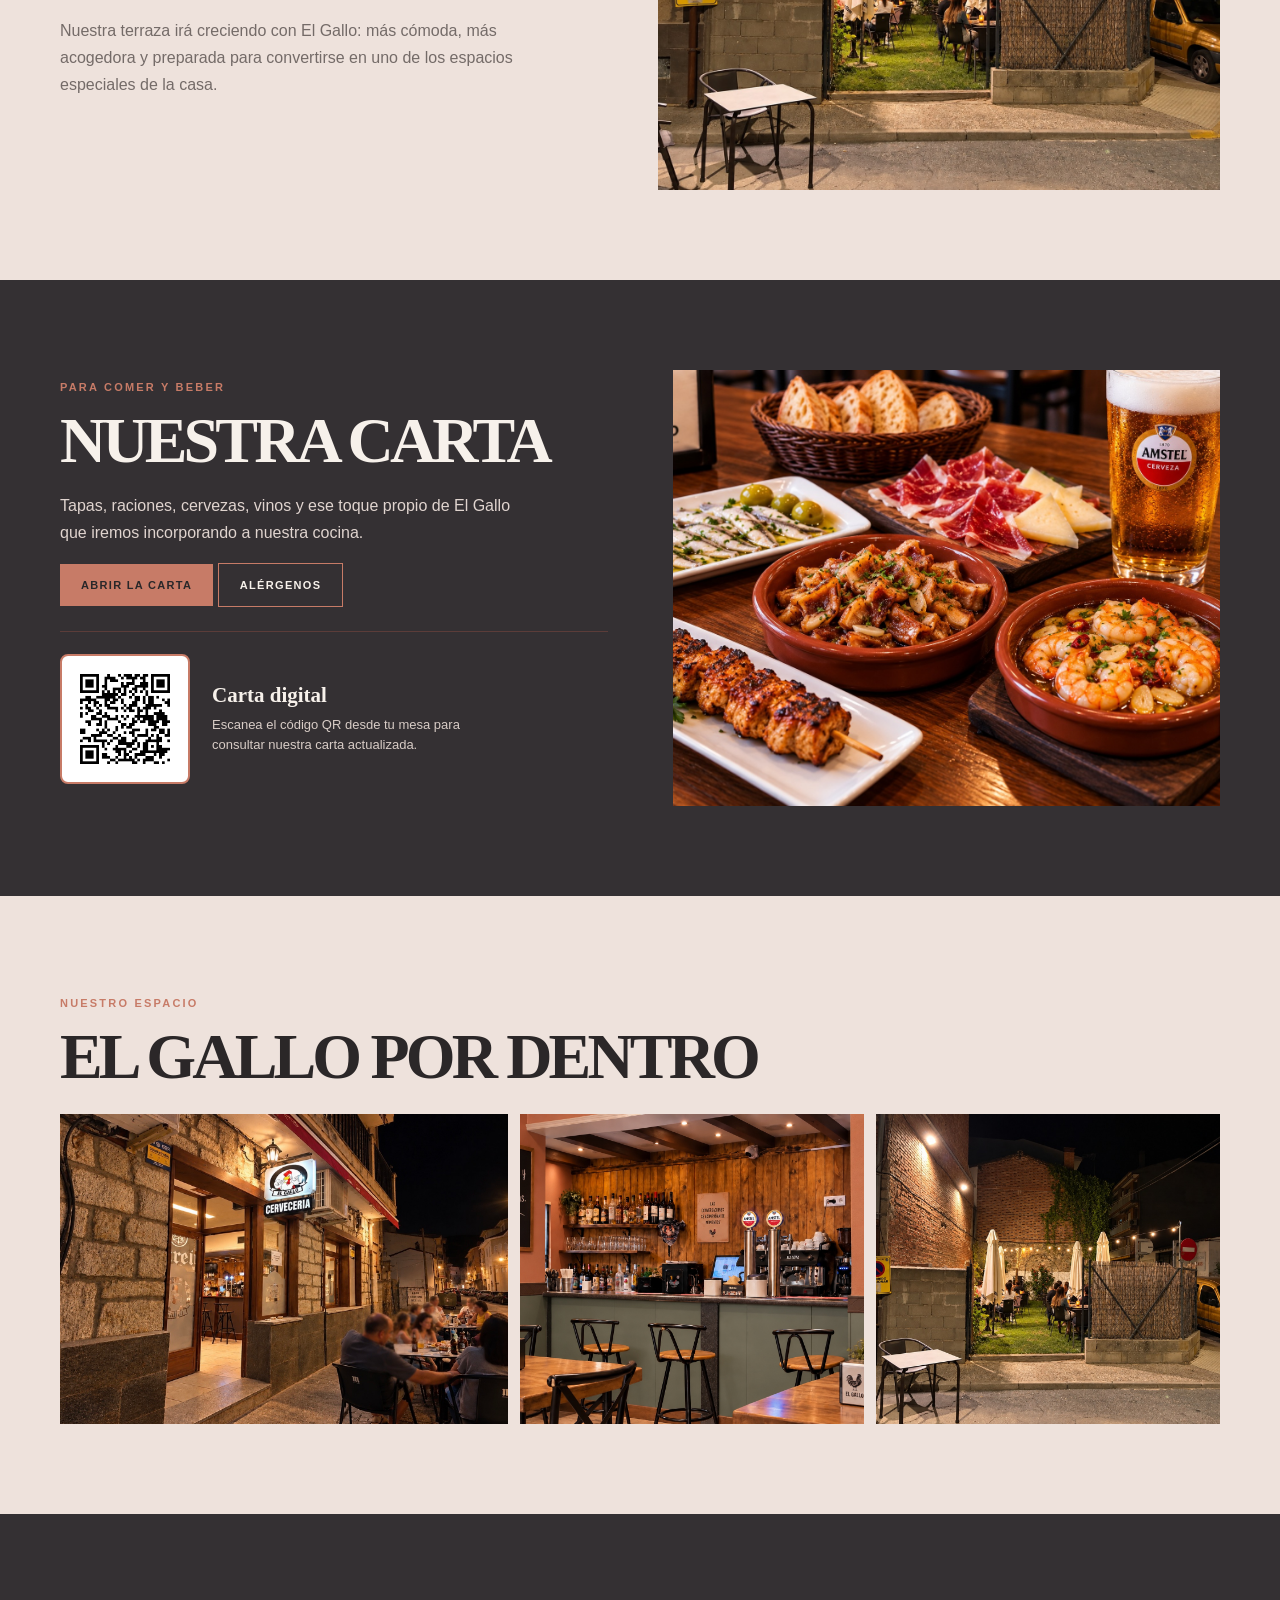
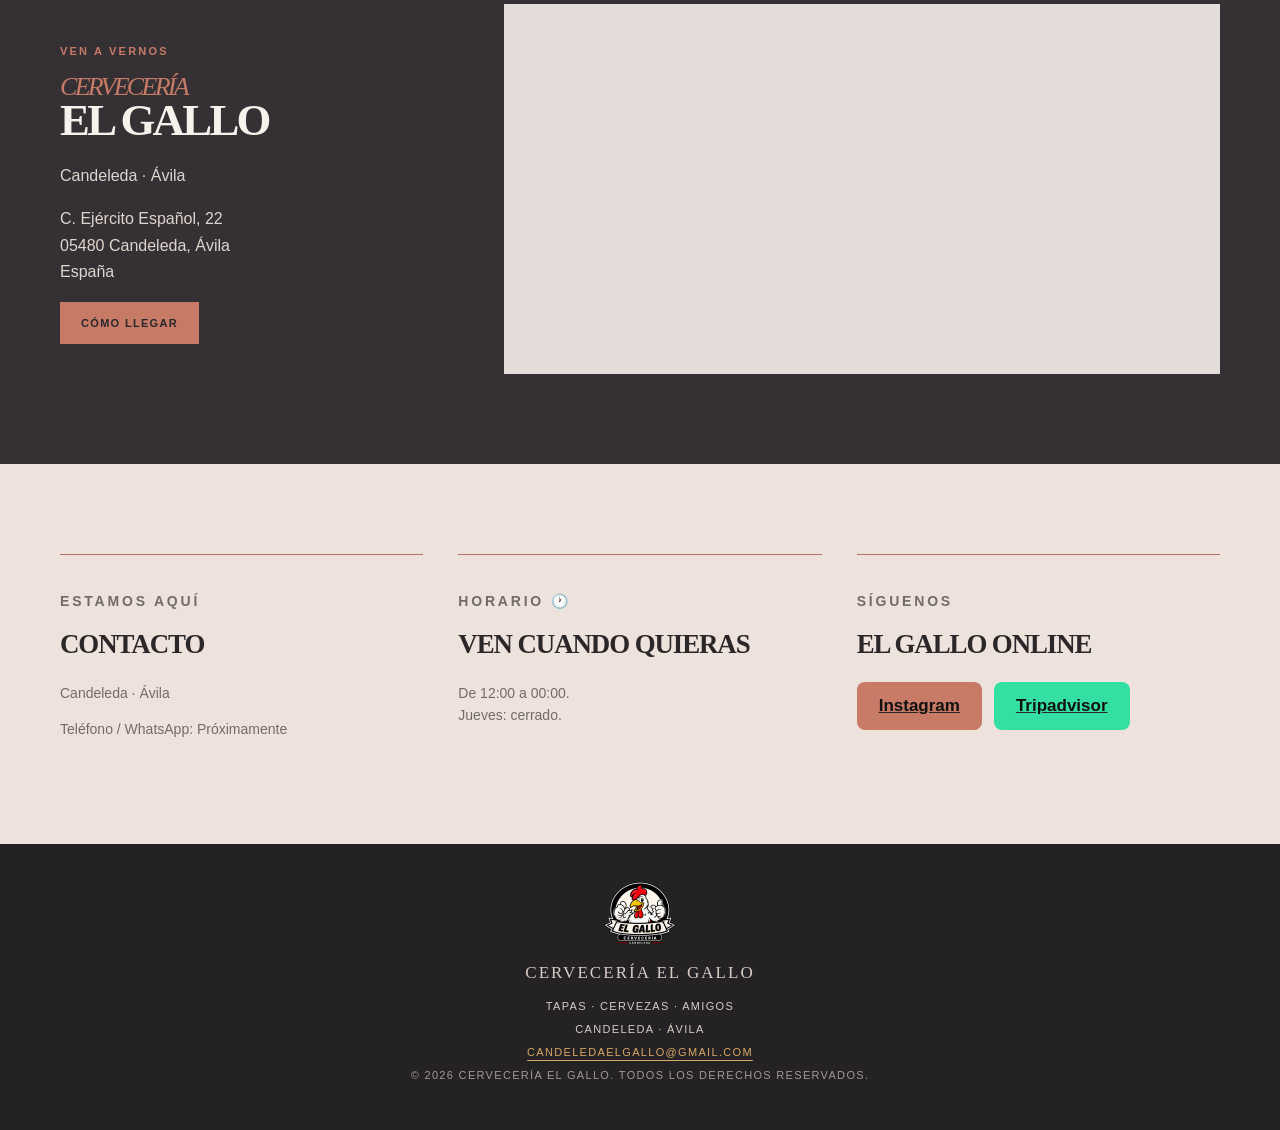
==== commit c6ae56df: "Update index.html Elimina Facebook" ====
--- a/index.html
+++ b/index.html
@@ -481,15 +481,6 @@
     Instagram
   </a>
 
-  <a href="#"
-     aria-label="Facebook de Cervecería El Gallo"
-     style="display:inline-flex; align-items:center; justify-content:center;
-            padding:14px 22px; background:#1877f2; color:#ffffff;
-            border-radius:8px; font-size:17px; font-weight:700;
-            text-decoration:none;">
-    Facebook
-  </a>
-
   <a href="https://www.tripadvisor.es/Restaurant_Review-g609002-d34729363-Reviews-Cerveceria_El_Gallo-Candeleda_Province_of_Avila_Castile_and_Leon.html"
      target="_blank"
      rel="noopener noreferrer"
